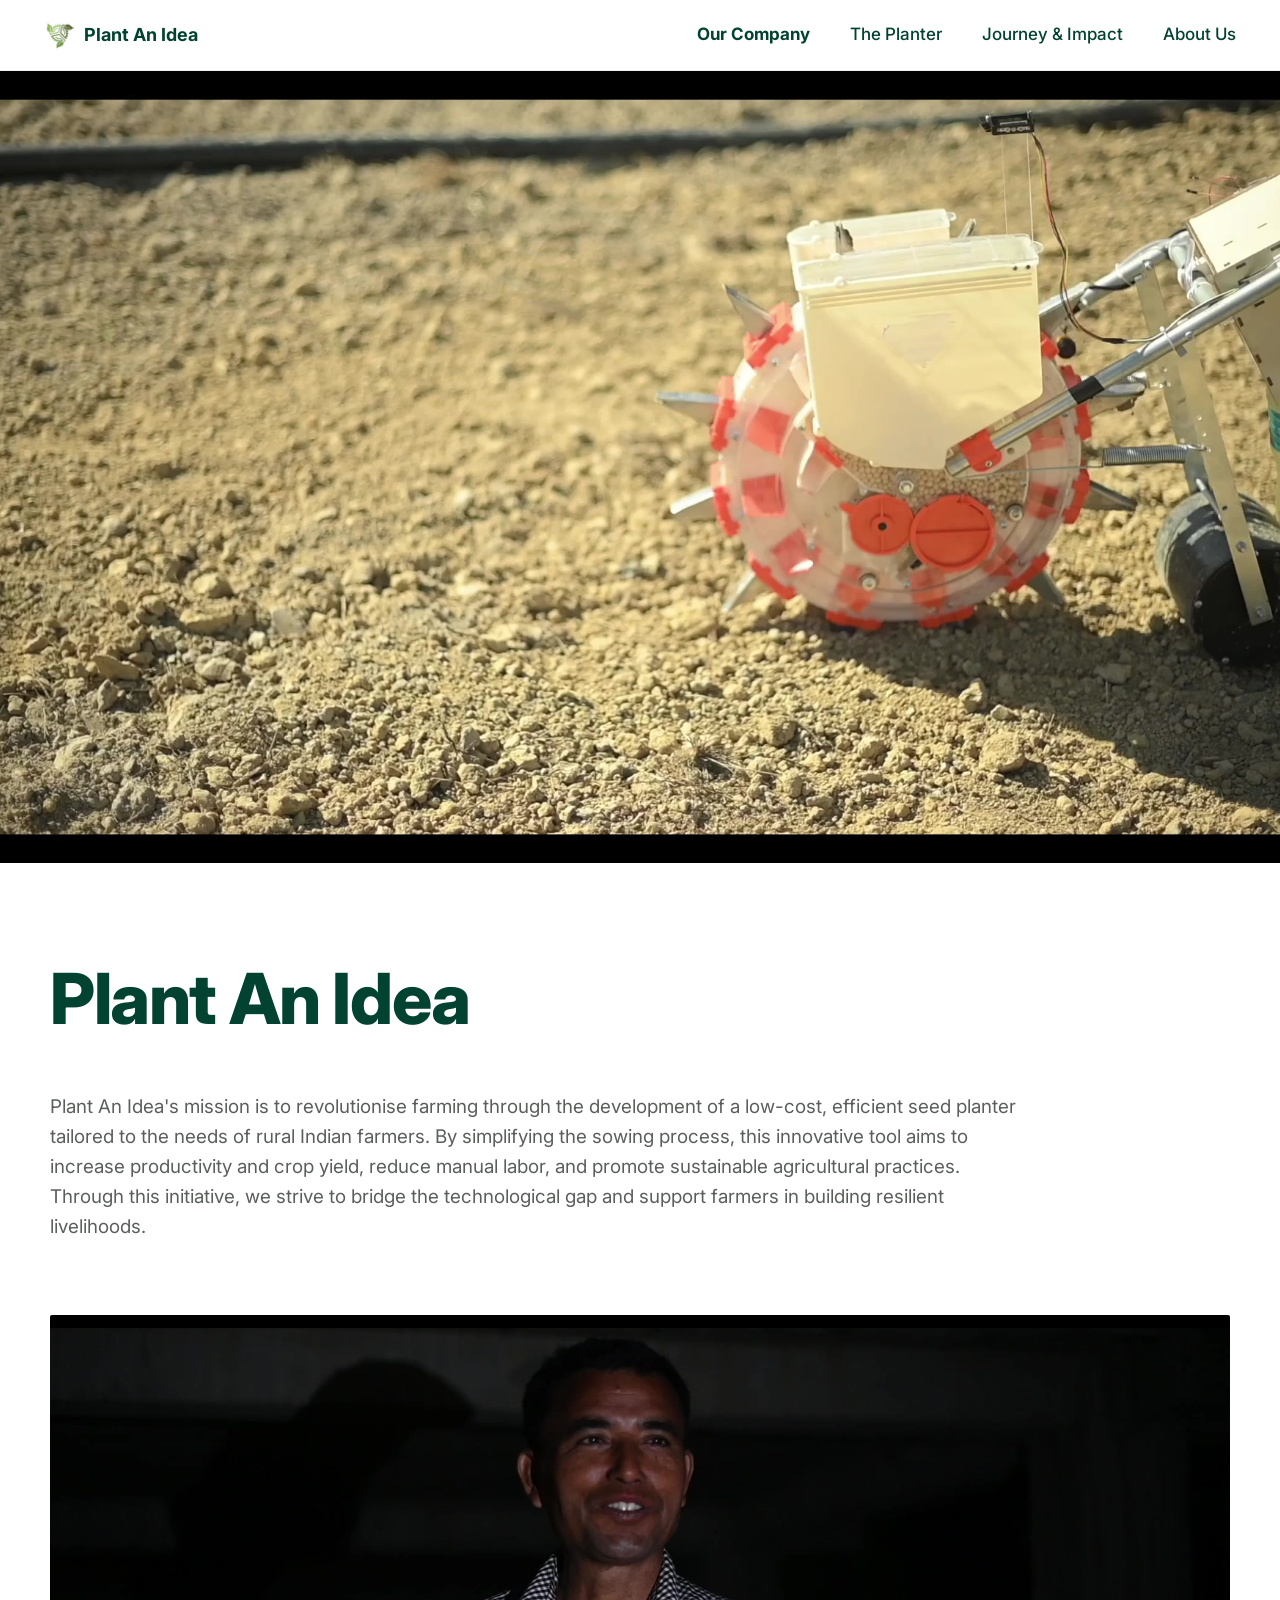
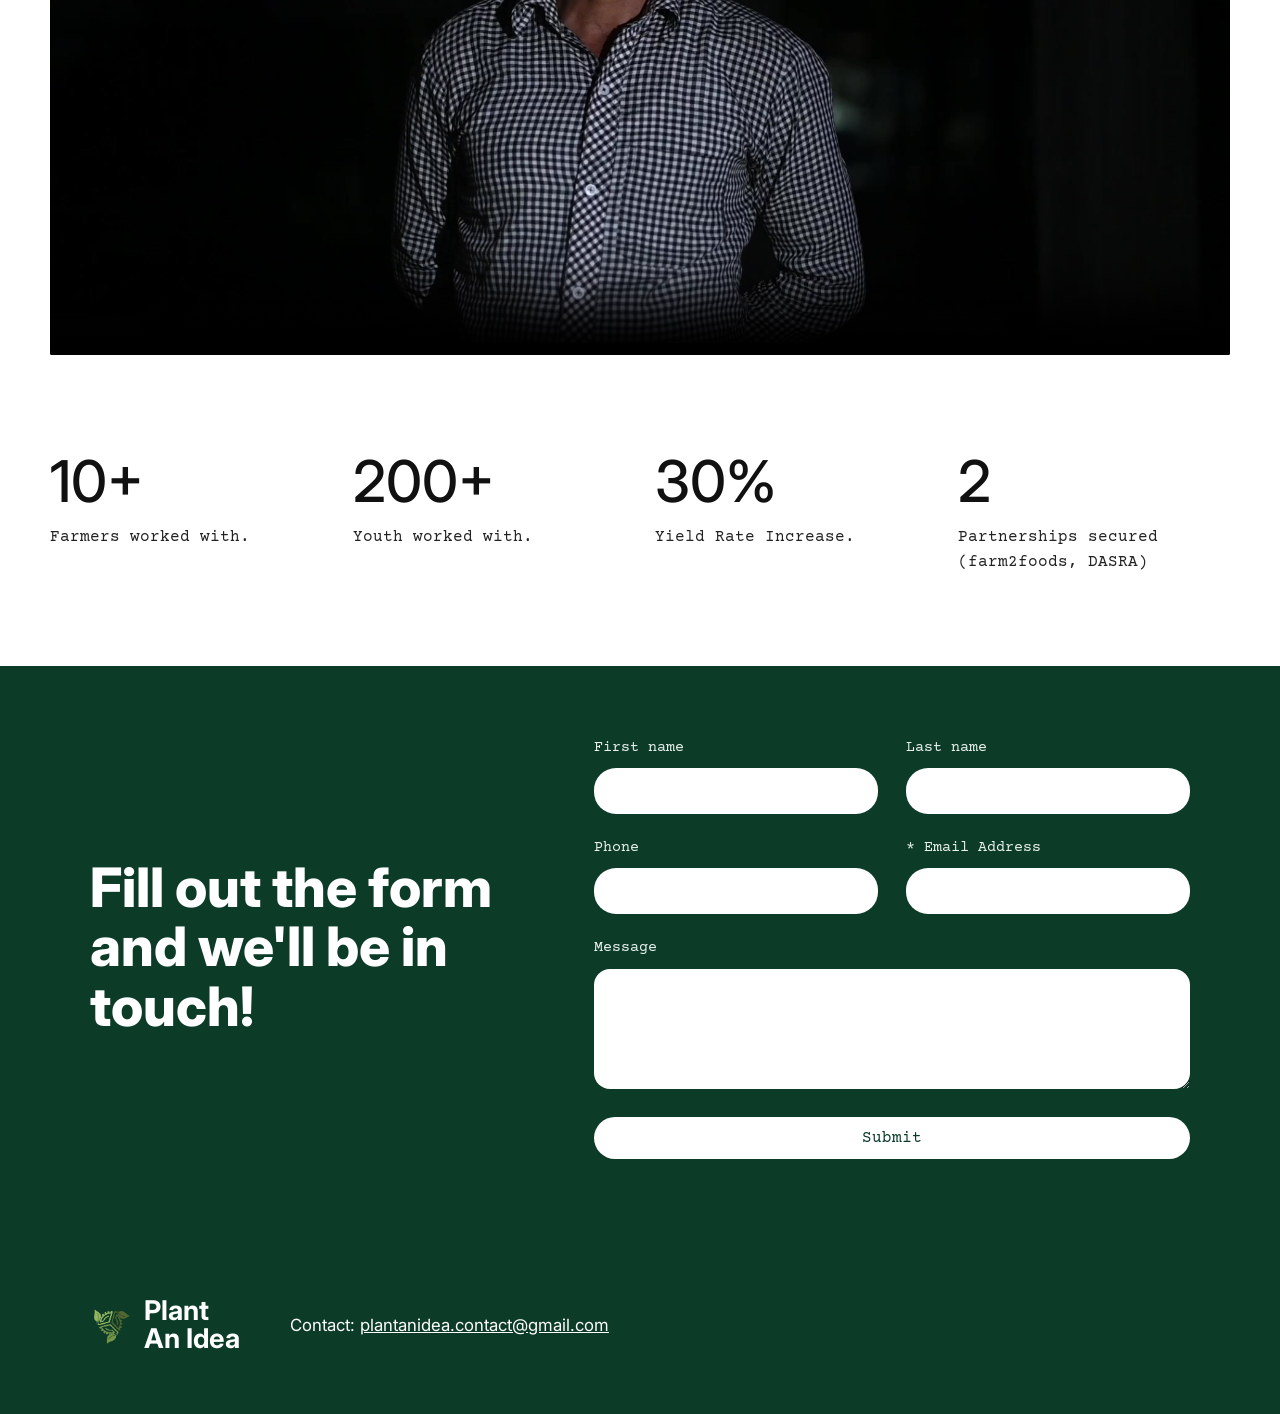
==== index.html @ f46f4e7c "Static recreation of plantanidea.com (migrated off Wix to GitHub Pages) Four pages (Home, The Plante" ====
<!DOCTYPE html>
<html lang="en">
<head>
  <meta charset="UTF-8" />
  <meta name="viewport" content="width=device-width, initial-scale=1.0" />
  <title>Plant An Idea | Home</title>
  <meta name="description" content="Plant An Idea — revolutionising farming with a low-cost, efficient seed planter for rural Indian farmers." />
  <link rel="preconnect" href="https://fonts.googleapis.com" />
  <link rel="preconnect" href="https://fonts.gstatic.com" crossorigin />
  <link href="https://fonts.googleapis.com/css2?family=Inter:wght@400;500;600;700;800&family=Courier+Prime:wght@400;700&display=swap" rel="stylesheet" />
  <link rel="stylesheet" href="styles.css" />
</head>
<body>

  <!-- ===== Header ===== -->
  <header class="site-header">
    <a class="brand" href="index.html"><img src="assets/img/leaf-logo.png" alt="" />Plant An Idea</a>
    <nav class="nav">
      <a href="index.html" class="active">Our Company</a>
      <a href="planter.html">The Planter</a>
      <a href="journey.html">Journey &amp; Impact</a>
      <a href="about.html">About Us</a>
    </nav>
  </header>

  <!-- ===== Hero video ===== -->
  <section class="hero-video">
    <video src="assets/video/hero.mp4" poster="assets/img/hero-poster.jpg" autoplay muted loop playsinline></video>
  </section>

  <main>
    <!-- ===== Mission ===== -->
    <section class="mission wrap">
      <h1>Plant An Idea</h1>
      <p>Plant An Idea's mission is to revolutionise farming through the development of a low-cost, efficient seed planter tailored to the needs of rural Indian farmers. By simplifying the sowing process, this innovative tool aims to increase productivity and crop yield, reduce manual labor, and promote sustainable agricultural practices. Through this initiative, we strive to bridge the technological gap and support farmers in building resilient livelihoods.</p>
    </section>

    <!-- ===== Farmer testimonial video ===== -->
    <section class="feature-video wrap">
      <video src="assets/video/farmer.mp4" poster="assets/img/farmer-poster.jpg" controls playsinline></video>
    </section>

    <!-- ===== Stats ===== -->
    <section class="stats wrap">
      <div class="stat"><div class="num">10+</div><div class="label">Farmers worked with.</div></div>
      <div class="stat"><div class="num">200+</div><div class="label">Youth worked with.</div></div>
      <div class="stat"><div class="num">30%</div><div class="label">Yield Rate Increase.</div></div>
      <div class="stat"><div class="num">2</div><div class="label">Partnerships secured (farm2foods, DASRA)</div></div>
    </section>

    <!-- ===== Contact form ===== -->
    <section class="contact" id="contact">
      <div class="wrap">
        <h2>Fill out the form and we'll be in touch!</h2>
        <form class="form-grid" id="contactForm">
          <div class="field"><label for="fn">First name</label><input id="fn" name="firstName" type="text" /></div>
          <div class="field"><label for="ln">Last name</label><input id="ln" name="lastName" type="text" /></div>
          <div class="field"><label for="ph">Phone</label><input id="ph" name="phone" type="tel" /></div>
          <div class="field"><label for="em">* Email Address</label><input id="em" name="email" type="email" required /></div>
          <div class="field full"><label for="msg">Message</label><textarea id="msg" name="message"></textarea></div>
          <div class="field full"><button class="btn" type="submit">Submit</button></div>
        </form>
      </div>
    </section>
  </main>

  <!-- ===== Footer ===== -->
  <footer class="site-footer">
    <div class="wrap">
      <div class="f-brand"><img src="assets/img/leaf-logo.png" alt="" />Plant An Idea</div>
      <div class="f-contact">Contact: <a href="mailto:plantanidea.contact@gmail.com">plantanidea.contact@gmail.com</a></div>
    </div>
  </footer>

  <!-- Static-friendly form: composes an email to the team (no backend needed).
       Can be swapped for a Formspree/Getform endpoint for stored submissions. -->
  <script>
    document.getElementById('contactForm').addEventListener('submit', function (e) {
      e.preventDefault();
      var f = e.target;
      var body =
        'Name: ' + (f.firstName.value || '') + ' ' + (f.lastName.value || '') + '\n' +
        'Phone: ' + (f.phone.value || '') + '\n' +
        'Email: ' + (f.email.value || '') + '\n\n' +
        (f.message.value || '');
      window.location.href = 'mailto:plantanidea.contact@gmail.com' +
        '?subject=' + encodeURIComponent('Website enquiry from ' + (f.firstName.value || 'visitor')) +
        '&body=' + encodeURIComponent(body);
    });
  </script>
</body>
</html>
---- styles.css ----
/* ===== Plant An Idea — faithful recreation of the Wix site ===== */
:root{
  --green:#024230;        /* primary green (headings, nav) */
  --green-deep:#0c3b27;   /* dark green panels (form, footer) */
  --ink:#0b0b0b;
  --paper:#ffffff;
  --muted:#9aa0a6;
  --sans:'Inter',-apple-system,BlinkMacSystemFont,'Segoe UI',Roboto,sans-serif;
  --mono:'Courier Prime','Courier New',ui-monospace,monospace;
  --maxw:1180px;
}

*{box-sizing:border-box;}
html{scroll-behavior:smooth;}
body{
  margin:0;
  background:var(--paper);
  color:var(--ink);
  font-family:var(--sans);
  font-size:16px;line-height:1.6;
  -webkit-font-smoothing:antialiased;
}
img{display:block;max-width:100%;}
a{color:inherit;}

/* ===== Header / Nav ===== */
.site-header{
  background:#fff;
  display:flex;
  align-items:center;
  justify-content:space-between;
  gap:24px;
  padding:20px 44px;
  position:sticky;top:0;z-index:60;
  border-bottom:1px solid #f0f0f0;
}
.brand{display:flex;align-items:center;gap:10px;color:var(--green);font-weight:700;font-size:18px;text-decoration:none;}
.brand img{width:30px;height:30px;}
.nav{display:flex;gap:40px;}
.nav a{
  color:var(--green);
  text-decoration:none;
  font-size:17px;
  font-weight:500;
}
.nav a:hover{opacity:.7;}
.nav a.active{font-weight:700;}
.nav__toggle{display:none;}

/* ===== Generic section ===== */
.wrap{max-width:var(--maxw);margin:0 auto;padding:0 40px;}
.page-title{
  font-size:clamp(2.6rem,6vw,4.2rem);
  font-weight:800;
  letter-spacing:-.02em;
  color:var(--green);
  margin:64px 0 8px;
}
.page-title--black{color:#000;}

/* ===== Hero video (home) ===== */
.hero-video{position:relative;width:100%;height:88vh;min-height:520px;overflow:hidden;background:#000;}
.hero-video video{width:100%;height:100%;object-fit:cover;}

/* ===== Home: mission ===== */
.mission{padding:80px 0 30px;}
.mission h1{
  font-size:clamp(2.6rem,6vw,4.4rem);
  font-weight:800;color:var(--green);margin:0 0 36px;letter-spacing:-.02em;
}
.mission p{font-size:1.18rem;color:#5a5f5b;max-width:980px;}

/* farmer video block */
.feature-video{padding:24px 0 60px;}
.feature-video video{width:100%;max-height:640px;object-fit:cover;background:#000;border-radius:2px;}

/* ===== Stats ===== */
.stats{display:grid;grid-template-columns:repeat(4,1fr);gap:30px;padding:30px 0 90px;}
.stat .num{font-size:3.6rem;font-weight:500;color:#111;line-height:1;}
.stat .label{font-family:var(--mono);font-size:1rem;color:#222;margin-top:14px;}

/* ===== Contact form (dark green) ===== */
.contact{background:var(--green-deep);color:#fff;}
.contact .wrap{display:grid;grid-template-columns:1fr 1.1fr;gap:60px;padding-top:70px;padding-bottom:90px;align-items:center;}
.contact h2{font-size:clamp(2.2rem,4.5vw,3.4rem);font-weight:800;line-height:1.1;margin:0;}
.form-grid{display:grid;grid-template-columns:1fr 1fr;gap:22px 28px;}
.field{display:flex;flex-direction:column;gap:8px;}
.field.full{grid-column:1 / -1;}
.field label{font-family:var(--mono);font-size:.95rem;color:#eaf2ee;}
.field input,.field textarea{
  border:none;border-radius:22px;padding:13px 18px;font-family:var(--sans);font-size:1rem;
  background:#fff;color:#111;
}
.field textarea{border-radius:16px;min-height:120px;resize:vertical;}
.btn{
  display:inline-block;border:none;cursor:pointer;
  background:#fff;color:var(--green-deep);
  font-family:var(--mono);font-size:1rem;
  padding:12px 30px;border-radius:24px;margin-top:6px;
  text-decoration:none;
}
.btn:hover{background:#eef5f1;}

/* ===== The Planter: feature grid ===== */
.see-more-wrap{text-align:center;margin:10px 0 56px;}
.btn-outline{
  display:inline-block;border:1px solid #111;border-radius:26px;
  padding:13px 34px;text-decoration:none;color:#111;font-weight:500;
}
.btn-outline:hover{background:#111;color:#fff;}
.planter-grid{
  display:grid;grid-template-columns:1fr 1.1fr 1fr;gap:40px;align-items:center;
  padding-bottom:90px;
}
.planter-grid .feat{text-align:center;}
.planter-grid .feat + .feat{margin-top:54px;}
.planter-grid .feat h3{font-size:1.35rem;font-weight:700;color:#111;margin:0 0 12px;}
.planter-grid .feat p{font-family:var(--mono);font-size:.95rem;color:#222;margin:0;}
.planter-grid .center-img img{width:100%;}

/* planter gallery */
.gallery{display:grid;grid-template-columns:1fr 1fr 1fr;gap:40px;padding:30px 0 90px;}
.media{margin-bottom:40px;}
.media video{width:100%;background:#000;border-radius:2px;}
.media .cap{font-family:var(--mono);color:var(--green);text-align:center;margin-top:14px;font-size:.95rem;}
.gallery .diagram img{width:100%;}
.gallery .diagram .cap{font-family:var(--mono);color:var(--green);text-align:center;margin:10px 0 22px;}
.gallery .diagram p{font-family:var(--mono);text-align:center;color:#222;font-size:.95rem;}

/* ===== Journey timeline ===== */
.journey-entry{
  display:grid;grid-template-columns:1fr 1fr;gap:56px;align-items:center;
  padding:36px 0;
}
.journey-entry .text h3{font-size:1.5rem;font-weight:600;color:#111;margin:0 0 18px;}
.journey-entry .text p{font-family:var(--mono);color:#222;font-size:1rem;}
.journey-entry .text a{color:var(--green);}
.journey-media img,.journey-media video{width:100%;border-radius:2px;background:#000;}
.journey-media > * + *{margin-top:18px;}

/* ===== About founder ===== */
.about-founder{display:grid;grid-template-columns:1fr 1.25fr;gap:64px;align-items:start;padding:20px 0 90px;}
.about-founder .page-title{font-size:clamp(2.2rem,4.2vw,3.1rem);}
.about-founder .photo img{width:100%;}
.about-founder .bio p{margin:0 0 18px;color:#1a1a1a;}

/* ===== Footer ===== */
.site-footer{background:var(--green-deep);color:#fff;}
.site-footer .wrap{display:flex;align-items:center;gap:40px;flex-wrap:wrap;padding-top:48px;padding-bottom:60px;}
.site-footer .f-brand{display:flex;align-items:center;gap:14px;font-size:1.7rem;font-weight:700;line-height:1.05;max-width:160px;}
.site-footer .f-brand img{width:40px;}
.site-footer .f-contact{font-size:1.05rem;}
.site-footer a{color:#fff;}

/* ===== Responsive ===== */
@media (max-width:900px){
  .stats{grid-template-columns:repeat(2,1fr);gap:40px 20px;}
  .contact .wrap{grid-template-columns:1fr;gap:34px;}
  .planter-grid{grid-template-columns:1fr;gap:30px;}
  .planter-grid .feat + .feat{margin-top:34px;}
  .gallery{grid-template-columns:1fr;}
  .journey-entry{grid-template-columns:1fr;gap:24px;}
  .about-founder{grid-template-columns:1fr;gap:30px;}
}
@media (max-width:680px){
  .site-header{padding:16px 20px;flex-wrap:wrap;}
  .nav{gap:20px;font-size:15px;flex-wrap:wrap;}
  .wrap{padding:0 22px;}
  .form-grid{grid-template-columns:1fr;}
}
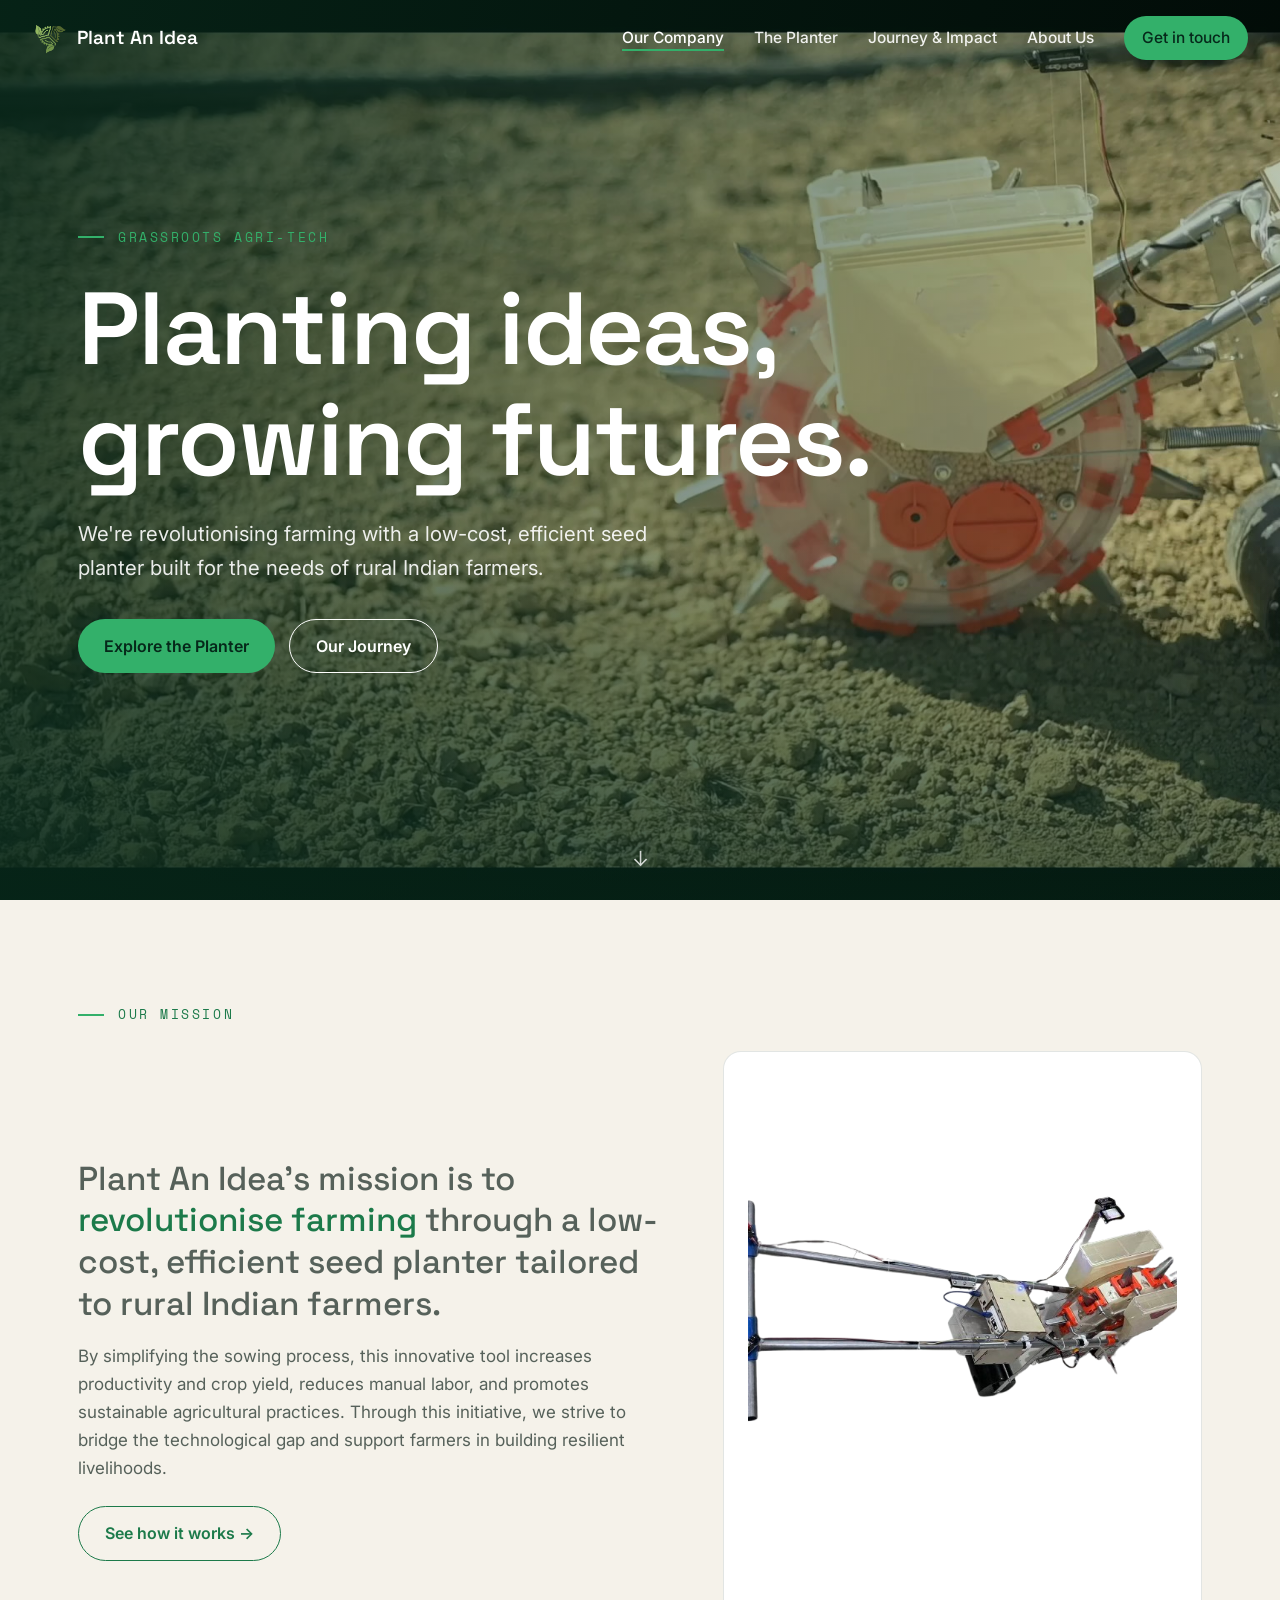
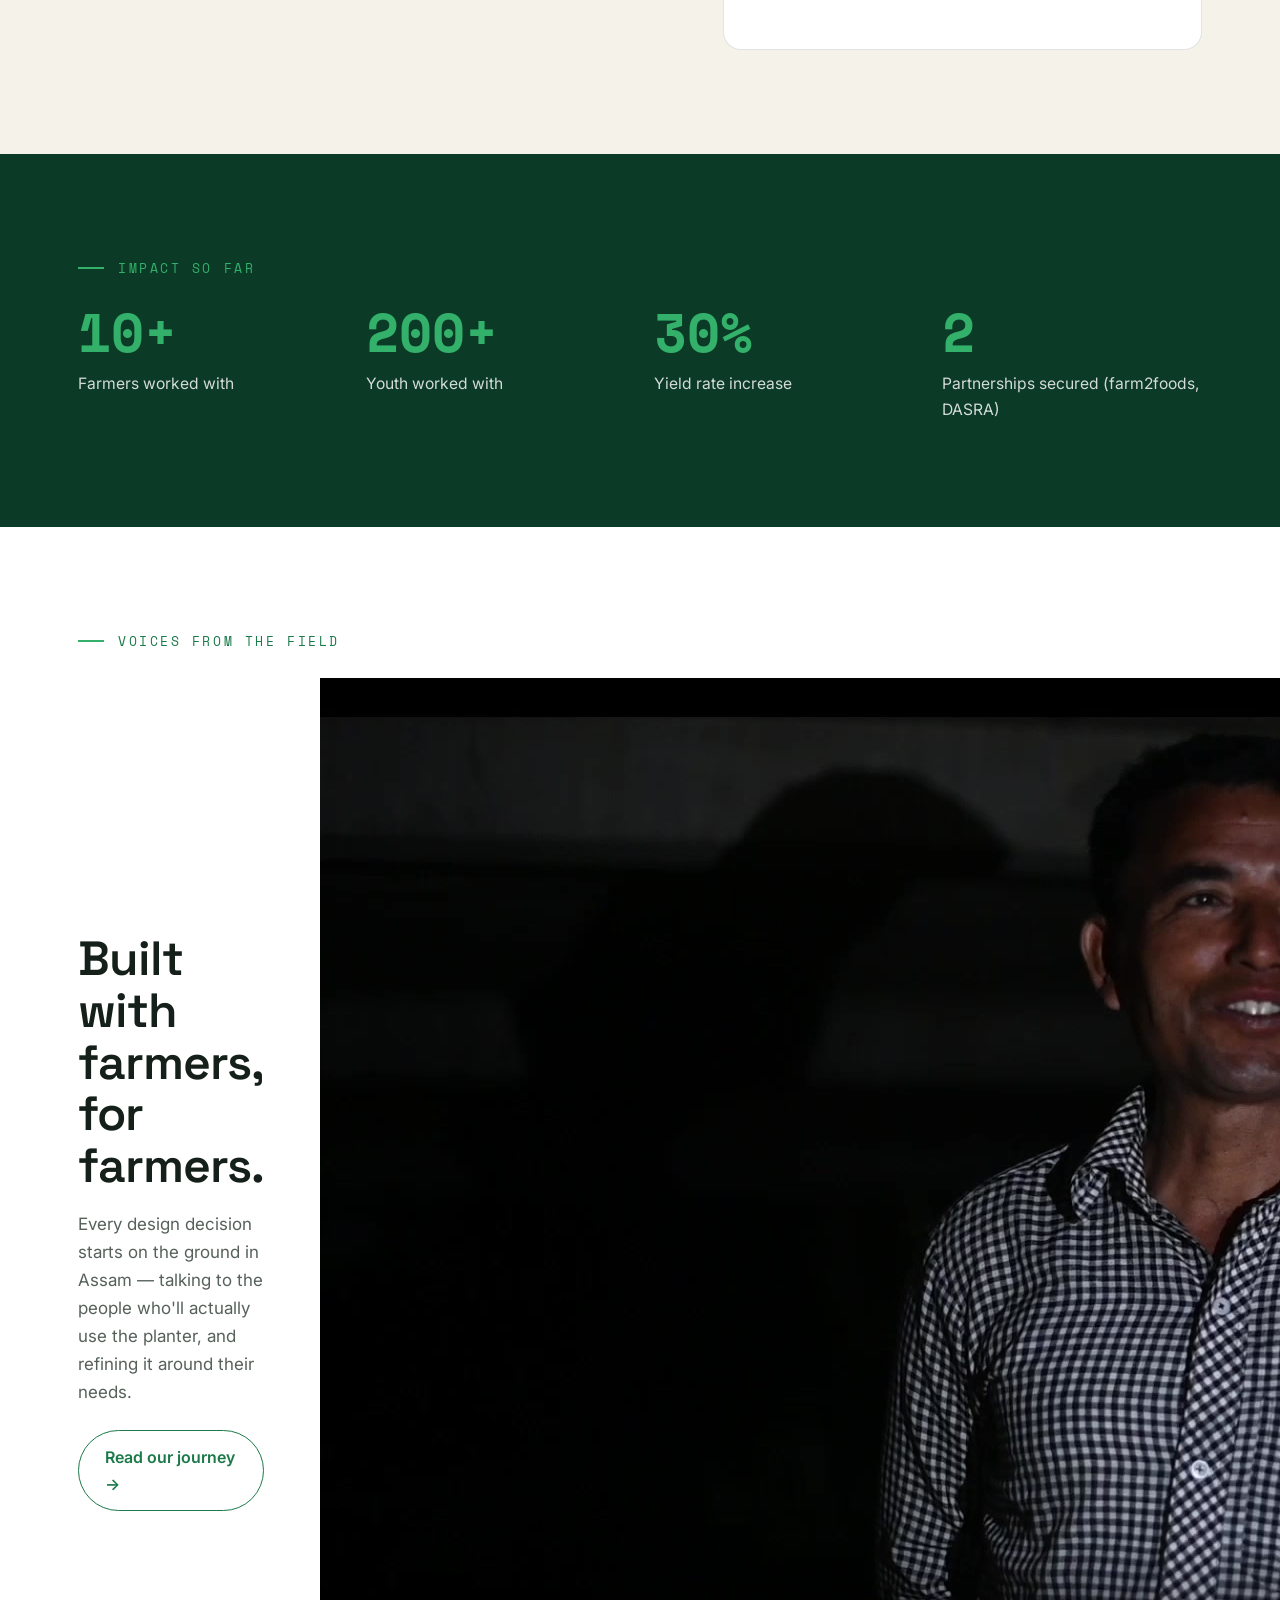
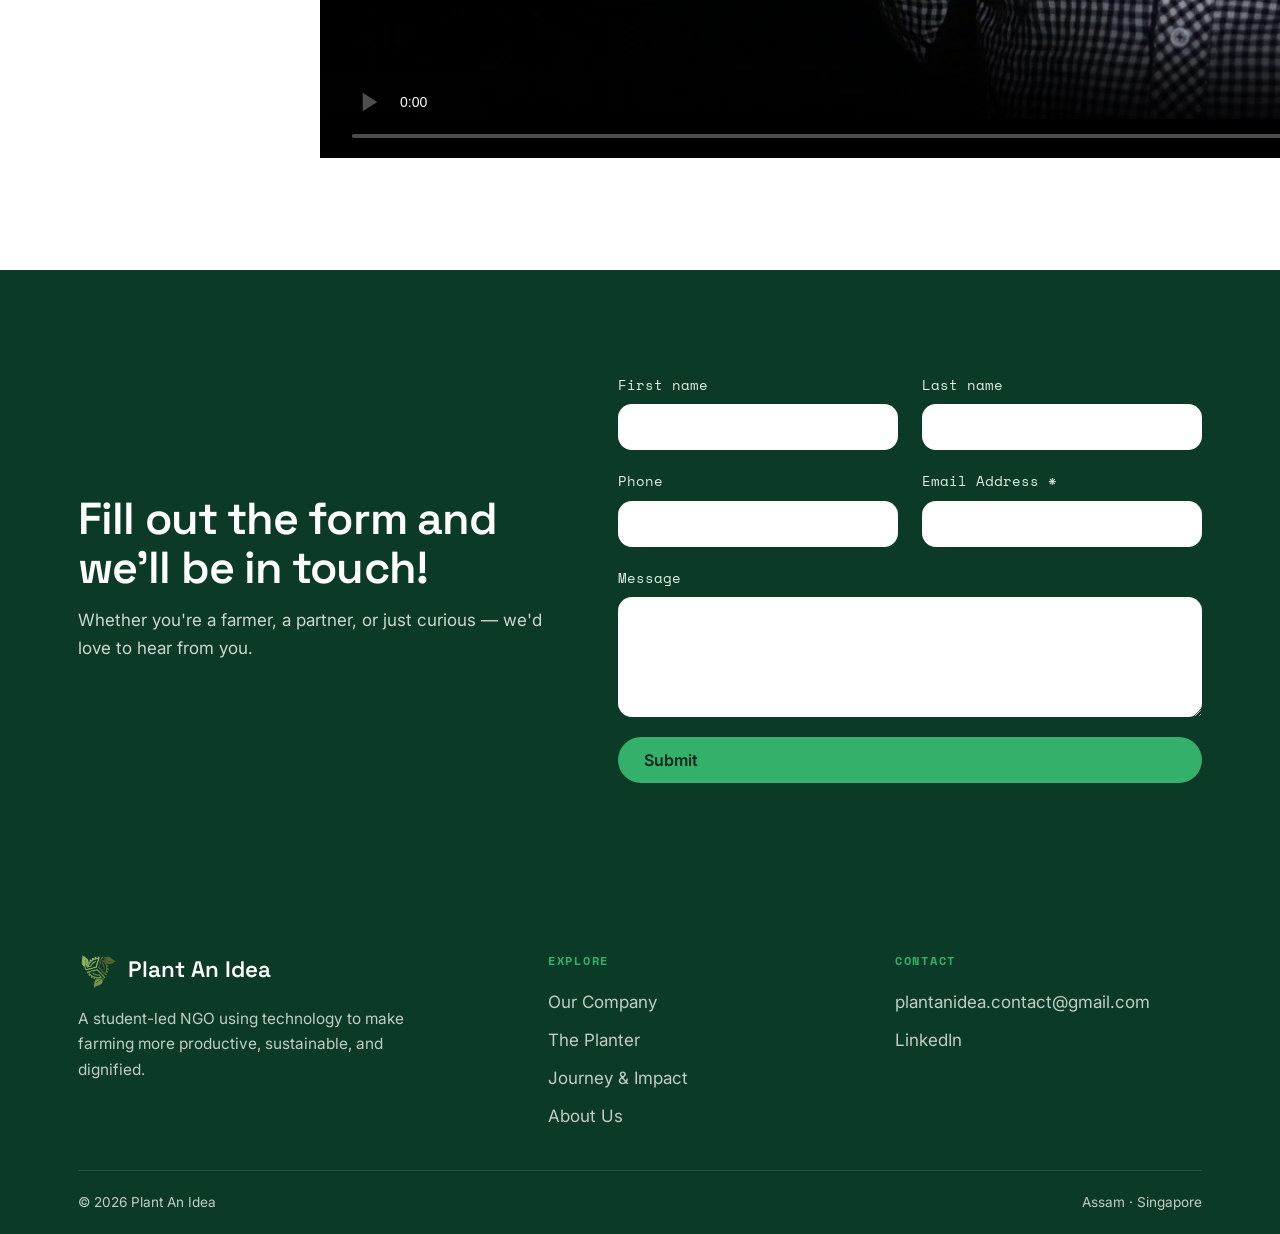
==== commit 8138af18: "Redesign: professional agri-tech NGO brand across all pages Cohesive green identity, Space Grotesk +" ====
--- a/index.html
+++ b/index.html
@@ -3,90 +3,148 @@
 <head>
   <meta charset="UTF-8" />
   <meta name="viewport" content="width=device-width, initial-scale=1.0" />
-  <title>Plant An Idea | Home</title>
-  <meta name="description" content="Plant An Idea — revolutionising farming with a low-cost, efficient seed planter for rural Indian farmers." />
+  <title>Plant An Idea — Grassroots Agri-Tech</title>
+  <meta name="description" content="Plant An Idea is a student-led NGO revolutionising farming with a low-cost, efficient seed planter built for rural Indian farmers." />
+  <meta property="og:title" content="Plant An Idea" />
+  <meta property="og:description" content="Revolutionising farming with a low-cost, efficient seed planter for rural Indian farmers." />
+  <meta property="og:image" content="assets/img/hero-poster.jpg" />
   <link rel="preconnect" href="https://fonts.googleapis.com" />
   <link rel="preconnect" href="https://fonts.gstatic.com" crossorigin />
-  <link href="https://fonts.googleapis.com/css2?family=Inter:wght@400;500;600;700;800&family=Courier+Prime:wght@400;700&display=swap" rel="stylesheet" />
+  <link href="https://fonts.googleapis.com/css2?family=Space+Grotesk:wght@400;500;600;700&family=Inter:wght@400;500;600;700&family=Space+Mono:wght@400;700&display=swap" rel="stylesheet" />
   <link rel="stylesheet" href="styles.css" />
 </head>
 <body>
 
-  <!-- ===== Header ===== -->
-  <header class="site-header">
-    <a class="brand" href="index.html"><img src="assets/img/leaf-logo.png" alt="" />Plant An Idea</a>
-    <nav class="nav">
+  <header class="nav">
+    <a class="nav__brand" href="index.html"><img src="assets/img/leaf-logo.png" alt="" />Plant An Idea</a>
+    <nav class="nav__links">
       <a href="index.html" class="active">Our Company</a>
       <a href="planter.html">The Planter</a>
       <a href="journey.html">Journey &amp; Impact</a>
       <a href="about.html">About Us</a>
+      <a class="nav__cta" href="#contact">Get in touch</a>
     </nav>
+    <button class="nav__burger" aria-label="Menu" aria-expanded="false"><span></span><span></span></button>
   </header>
 
-  <!-- ===== Hero video ===== -->
-  <section class="hero-video">
-    <video src="assets/video/hero.mp4" poster="assets/img/hero-poster.jpg" autoplay muted loop playsinline></video>
+  <!-- ===== Hero ===== -->
+  <section class="hero">
+    <video class="hero__bg" src="assets/video/hero.mp4" poster="assets/img/hero-poster.jpg" autoplay muted loop playsinline></video>
+    <div class="hero__scrim"></div>
+    <div class="hero__inner">
+      <p class="eyebrow">Grassroots agri-tech</p>
+      <h1>Planting ideas, growing futures.</h1>
+      <p class="hero__sub">We're revolutionising farming with a low-cost, efficient seed planter built for the needs of rural Indian farmers.</p>
+      <div class="hero__actions">
+        <a class="btn btn--solid" href="planter.html">Explore the Planter</a>
+        <a class="btn btn--ghost" href="journey.html">Our Journey</a>
+      </div>
+    </div>
+    <a class="hero__scroll" href="#mission" aria-label="Scroll">↓</a>
   </section>
 
   <main>
     <!-- ===== Mission ===== -->
-    <section class="mission wrap">
-      <h1>Plant An Idea</h1>
-      <p>Plant An Idea's mission is to revolutionise farming through the development of a low-cost, efficient seed planter tailored to the needs of rural Indian farmers. By simplifying the sowing process, this innovative tool aims to increase productivity and crop yield, reduce manual labor, and promote sustainable agricultural practices. Through this initiative, we strive to bridge the technological gap and support farmers in building resilient livelihoods.</p>
+    <section class="section" id="mission">
+      <div class="container">
+        <p class="eyebrow">Our mission</p>
+        <div class="mission">
+          <div class="reveal">
+            <p class="mission__lead">Plant An Idea's mission is to <span class="hl">revolutionise farming</span> through a low-cost, efficient seed planter tailored to rural Indian farmers.</p>
+            <p>By simplifying the sowing process, this innovative tool increases productivity and crop yield, reduces manual labor, and promotes sustainable agricultural practices. Through this initiative, we strive to bridge the technological gap and support farmers in building resilient livelihoods.</p>
+            <a class="btn btn--lightghost" href="planter.html" style="margin-top:24px;">See how it works →</a>
+          </div>
+          <div class="mission__img reveal"><img src="assets/img/planter-device.png" alt="The Plant An Idea seed planter" style="background:#fff;border:1px solid var(--line);object-fit:contain;padding:24px;" /></div>
+        </div>
+      </div>
     </section>
 
-    <!-- ===== Farmer testimonial video ===== -->
-    <section class="feature-video wrap">
-      <video src="assets/video/farmer.mp4" poster="assets/img/farmer-poster.jpg" controls playsinline></video>
+    <!-- ===== Impact stats ===== -->
+    <section class="section section--green">
+      <div class="container">
+        <p class="eyebrow">Impact so far</p>
+        <div class="stats reveal">
+          <div class="stat"><div class="num">10+</div><div class="label">Farmers worked with</div></div>
+          <div class="stat"><div class="num">200+</div><div class="label">Youth worked with</div></div>
+          <div class="stat"><div class="num">30%</div><div class="label">Yield rate increase</div></div>
+          <div class="stat"><div class="num">2</div><div class="label">Partnerships secured (farm2foods, DASRA)</div></div>
+        </div>
+      </div>
     </section>
 
-    <!-- ===== Stats ===== -->
-    <section class="stats wrap">
-      <div class="stat"><div class="num">10+</div><div class="label">Farmers worked with.</div></div>
-      <div class="stat"><div class="num">200+</div><div class="label">Youth worked with.</div></div>
-      <div class="stat"><div class="num">30%</div><div class="label">Yield Rate Increase.</div></div>
-      <div class="stat"><div class="num">2</div><div class="label">Partnerships secured (farm2foods, DASRA)</div></div>
+    <!-- ===== Story / testimonial video ===== -->
+    <section class="section section--cream2">
+      <div class="container">
+        <p class="eyebrow">Voices from the field</p>
+        <div class="split reveal">
+          <div>
+            <h2 class="h-sec">Built with farmers, for farmers.</h2>
+            <p style="color:var(--ink-soft);">Every design decision starts on the ground in Assam — talking to the people who'll actually use the planter, and refining it around their needs.</p>
+            <a class="btn btn--lightghost" href="journey.html" style="margin-top:24px;">Read our journey →</a>
+          </div>
+          <div class="split__media"><video src="assets/video/farmer.mp4" poster="assets/img/farmer-poster.jpg" controls playsinline></video></div>
+        </div>
+      </div>
     </section>
 
-    <!-- ===== Contact form ===== -->
-    <section class="contact" id="contact">
-      <div class="wrap">
-        <h2>Fill out the form and we'll be in touch!</h2>
-        <form class="form-grid" id="contactForm">
-          <div class="field"><label for="fn">First name</label><input id="fn" name="firstName" type="text" /></div>
-          <div class="field"><label for="ln">Last name</label><input id="ln" name="lastName" type="text" /></div>
-          <div class="field"><label for="ph">Phone</label><input id="ph" name="phone" type="tel" /></div>
-          <div class="field"><label for="em">* Email Address</label><input id="em" name="email" type="email" required /></div>
-          <div class="field full"><label for="msg">Message</label><textarea id="msg" name="message"></textarea></div>
-          <div class="field full"><button class="btn" type="submit">Submit</button></div>
-        </form>
+    <!-- ===== Contact ===== -->
+    <section class="section section--green" id="contact">
+      <div class="container">
+        <div class="contact-split">
+          <div class="reveal">
+            <h2>Fill out the form and we'll be in touch!</h2>
+            <p>Whether you're a farmer, a partner, or just curious — we'd love to hear from you.</p>
+          </div>
+          <form class="form-grid reveal" id="contactForm">
+            <div class="field"><label for="fn">First name</label><input id="fn" name="firstName" type="text" /></div>
+            <div class="field"><label for="ln">Last name</label><input id="ln" name="lastName" type="text" /></div>
+            <div class="field"><label for="ph">Phone</label><input id="ph" name="phone" type="tel" /></div>
+            <div class="field"><label for="em">Email Address *</label><input id="em" name="email" type="email" required /></div>
+            <div class="field full"><label for="msg">Message</label><textarea id="msg" name="message"></textarea></div>
+            <div class="field full"><button class="btn btn--solid" type="submit">Submit</button></div>
+          </form>
+        </div>
       </div>
     </section>
   </main>
 
-  <!-- ===== Footer ===== -->
   <footer class="site-footer">
-    <div class="wrap">
-      <div class="f-brand"><img src="assets/img/leaf-logo.png" alt="" />Plant An Idea</div>
-      <div class="f-contact">Contact: <a href="mailto:plantanidea.contact@gmail.com">plantanidea.contact@gmail.com</a></div>
+    <div class="container">
+      <div class="site-footer__top">
+        <div>
+          <div class="f-brand"><img src="assets/img/leaf-logo.png" alt="" />Plant An Idea</div>
+          <p>A student-led NGO using technology to make farming more productive, sustainable, and dignified.</p>
+        </div>
+        <div>
+          <h4>Explore</h4>
+          <ul>
+            <li><a href="index.html">Our Company</a></li>
+            <li><a href="planter.html">The Planter</a></li>
+            <li><a href="journey.html">Journey &amp; Impact</a></li>
+            <li><a href="about.html">About Us</a></li>
+          </ul>
+        </div>
+        <div>
+          <h4>Contact</h4>
+          <ul>
+            <li><a href="mailto:plantanidea.contact@gmail.com">plantanidea.contact@gmail.com</a></li>
+            <li><a href="https://www.linkedin.com/in/ishaanpuri2008/" target="_blank" rel="noopener">LinkedIn</a></li>
+          </ul>
+        </div>
+      </div>
+      <div class="site-footer__bar"><span>© <span id="yr"></span> Plant An Idea</span><span>Assam · Singapore</span></div>
     </div>
   </footer>
 
-  <!-- Static-friendly form: composes an email to the team (no backend needed).
-       Can be swapped for a Formspree/Getform endpoint for stored submissions. -->
   <script>
     document.getElementById('contactForm').addEventListener('submit', function (e) {
-      e.preventDefault();
-      var f = e.target;
-      var body =
-        'Name: ' + (f.firstName.value || '') + ' ' + (f.lastName.value || '') + '\n' +
-        'Phone: ' + (f.phone.value || '') + '\n' +
-        'Email: ' + (f.email.value || '') + '\n\n' +
-        (f.message.value || '');
-      window.location.href = 'mailto:plantanidea.contact@gmail.com' +
-        '?subject=' + encodeURIComponent('Website enquiry from ' + (f.firstName.value || 'visitor')) +
-        '&body=' + encodeURIComponent(body);
+      e.preventDefault(); var f = e.target;
+      var body = 'Name: ' + (f.firstName.value||'') + ' ' + (f.lastName.value||'') + '\n' +
+        'Phone: ' + (f.phone.value||'') + '\nEmail: ' + (f.email.value||'') + '\n\n' + (f.message.value||'');
+      window.location.href = 'mailto:plantanidea.contact@gmail.com?subject=' +
+        encodeURIComponent('Website enquiry from ' + (f.firstName.value||'visitor')) + '&body=' + encodeURIComponent(body);
     });
   </script>
+  <script src="app.js"></script>
 </body>
 </html>
--- a/styles.css
+++ b/styles.css
@@ -1,170 +1,199 @@
-/* ===== Plant An Idea — faithful recreation of the Wix site ===== */
+/* =====================================================================
+   Plant An Idea — agri-tech NGO (redesign)
+   Space Grotesk (display) · Inter (body) · Space Mono (labels/stats)
+   ===================================================================== */
 :root{
-  --green:#024230;        /* primary green (headings, nav) */
-  --green-deep:#0c3b27;   /* dark green panels (form, footer) */
-  --ink:#0b0b0b;
-  --paper:#ffffff;
-  --muted:#9aa0a6;
+  --green-900:#0b3a26;
+  --green-700:#13573a;
+  --green:#1c7a4a;
+  --green-bright:#33b06a;
+  --cream:#f5f2ea;
+  --cream-2:#ffffff;
+  --ink:#15201a;
+  --ink-soft:#56615a;
+  --line:rgba(16,40,28,.12);
+  --radius:18px;
+  --maxw:1180px;
+  --ease:cubic-bezier(.22,1,.36,1);
+  --display:'Space Grotesk',-apple-system,BlinkMacSystemFont,sans-serif;
   --sans:'Inter',-apple-system,BlinkMacSystemFont,'Segoe UI',Roboto,sans-serif;
-  --mono:'Courier Prime','Courier New',ui-monospace,monospace;
-  --maxw:1180px;
+  --mono:'Space Mono',ui-monospace,monospace;
 }
+*{box-sizing:border-box;margin:0;padding:0;}
+html{scroll-behavior:smooth;}
+body{background:var(--cream);color:var(--ink);font-family:var(--sans);font-size:17px;line-height:1.65;-webkit-font-smoothing:antialiased;}
+img{display:block;max-width:100%;}
+a{color:inherit;text-decoration:none;}
+::selection{background:var(--green-bright);color:#06281a;}
+.container{max-width:var(--maxw);margin:0 auto;padding:0 28px;}
+.section{padding:104px 0;scroll-margin-top:84px;}
+.section--green{background:var(--green-900);color:#fff;}
+.section--cream2{background:var(--cream-2);}
 
-*{box-sizing:border-box;}
-html{scroll-behavior:smooth;}
-body{
-  margin:0;
-  background:var(--paper);
-  color:var(--ink);
-  font-family:var(--sans);
-  font-size:16px;line-height:1.6;
-  -webkit-font-smoothing:antialiased;
-}
-img{display:block;max-width:100%;}
-a{color:inherit;}
+/* ===== eyebrow + headings ===== */
+.eyebrow{font-family:var(--mono);text-transform:uppercase;letter-spacing:.2em;font-size:.8rem;color:var(--green);display:flex;align-items:center;gap:14px;margin-bottom:26px;}
+.eyebrow::before{content:"";width:26px;height:2px;background:var(--green-bright);}
+.section--green .eyebrow{color:var(--green-bright);}
+h1,h2,h3{font-family:var(--display);font-weight:600;letter-spacing:-.02em;line-height:1.08;}
+.h-title{font-size:clamp(2.4rem,5.5vw,4rem);}
+.h-sec{font-size:clamp(2rem,4vw,3rem);margin-bottom:18px;}
+
+/* ===== Buttons ===== */
+.btn{display:inline-flex;align-items:center;gap:9px;font-weight:600;font-size:1rem;padding:13px 26px;border-radius:999px;transition:transform .2s var(--ease),background .2s,color .2s,box-shadow .2s;cursor:pointer;border:none;font-family:var(--sans);}
+.btn--solid{background:var(--green-bright);color:#06281a;}
+.btn--solid:hover{transform:translateY(-2px);box-shadow:0 12px 28px rgba(51,176,106,.4);}
+.btn--dark{background:var(--green-900);color:#fff;}
+.btn--dark:hover{transform:translateY(-2px);background:var(--green-700);}
+.btn--ghost{border:1.5px solid currentColor;}
+.btn--ghost:hover{background:rgba(255,255,255,.12);transform:translateY(-2px);}
+.btn--lightghost{border:1.5px solid var(--green);color:var(--green);}
+.btn--lightghost:hover{background:var(--green);color:#fff;transform:translateY(-2px);}
 
 /* ===== Header / Nav ===== */
-.site-header{
-  background:#fff;
-  display:flex;
-  align-items:center;
-  justify-content:space-between;
-  gap:24px;
-  padding:20px 44px;
-  position:sticky;top:0;z-index:60;
-  border-bottom:1px solid #f0f0f0;
-}
-.brand{display:flex;align-items:center;gap:10px;color:var(--green);font-weight:700;font-size:18px;text-decoration:none;}
-.brand img{width:30px;height:30px;}
-.nav{display:flex;gap:40px;}
-.nav a{
-  color:var(--green);
-  text-decoration:none;
-  font-size:17px;
-  font-weight:500;
-}
-.nav a:hover{opacity:.7;}
-.nav a.active{font-weight:700;}
-.nav__toggle{display:none;}
+.nav{position:fixed;top:0;left:0;right:0;z-index:100;display:flex;align-items:center;justify-content:space-between;padding:16px 32px;transition:background .35s var(--ease),box-shadow .35s,padding .35s;}
+.nav__brand{display:flex;align-items:center;gap:11px;font-family:var(--display);font-weight:600;font-size:1.18rem;color:#fff;}
+.nav__brand img{width:34px;height:34px;}
+.nav__links{display:flex;align-items:center;gap:30px;}
+.nav__links a{color:rgba(255,255,255,.9);font-size:.97rem;font-weight:500;transition:color .2s;}
+.nav__links a:hover,.nav__links a.active{color:#fff;}
+.nav__links a.active{text-decoration:underline;text-underline-offset:6px;text-decoration-color:var(--green-bright);text-decoration-thickness:2px;}
+.nav__cta{background:var(--green-bright);color:#06281a!important;border-radius:999px;padding:9px 18px;}
+.nav__burger{display:none;}
+/* light pages (no dark hero behind nav): nav starts solid */
+.nav--light{background:rgba(245,242,234,.9);backdrop-filter:saturate(180%) blur(12px);box-shadow:0 1px 0 var(--line);}
+.nav--light .nav__brand{color:var(--green-900);}
+.nav--light .nav__links a{color:var(--ink-soft);}
+.nav--light .nav__links a:hover,.nav--light .nav__links a.active{color:var(--green-900);}
+/* scrolled state (over a dark hero) */
+.nav.is-scrolled{background:rgba(245,242,234,.92);backdrop-filter:saturate(180%) blur(12px);box-shadow:0 1px 0 var(--line);padding:11px 32px;}
+.nav.is-scrolled .nav__brand{color:var(--green-900);}
+.nav.is-scrolled .nav__links a{color:var(--ink-soft);}
+.nav.is-scrolled .nav__links a:hover,.nav.is-scrolled .nav__links a.active{color:var(--green-900);}
 
-/* ===== Generic section ===== */
-.wrap{max-width:var(--maxw);margin:0 auto;padding:0 40px;}
-.page-title{
-  font-size:clamp(2.6rem,6vw,4.2rem);
-  font-weight:800;
-  letter-spacing:-.02em;
-  color:var(--green);
-  margin:64px 0 8px;
-}
-.page-title--black{color:#000;}
+/* ===== Hero (video) ===== */
+.hero{position:relative;height:100vh;min-height:600px;overflow:hidden;display:flex;align-items:center;color:#fff;}
+.hero__bg{position:absolute;inset:0;width:100%;height:100%;object-fit:cover;}
+.hero__scrim{position:absolute;inset:0;background:linear-gradient(105deg,rgba(7,40,26,.86) 0%,rgba(7,40,26,.55) 45%,rgba(7,40,26,.2) 100%),linear-gradient(0deg,rgba(7,40,26,.6),transparent 40%);}
+.hero__inner{position:relative;max-width:var(--maxw);width:100%;margin:0 auto;padding:0 28px;}
+.hero__inner .eyebrow{color:var(--green-bright);}
+.hero h1{font-size:clamp(3rem,8vw,6.4rem);max-width:14ch;}
+.hero__sub{max-width:580px;margin-top:22px;font-size:clamp(1.05rem,2vw,1.28rem);color:rgba(255,255,255,.9);}
+.hero__actions{display:flex;gap:14px;margin-top:34px;flex-wrap:wrap;}
+.hero__scroll{position:absolute;left:50%;bottom:24px;transform:translateX(-50%);color:#fff;opacity:.8;font-size:1.3rem;animation:bob 1.8s var(--ease) infinite;}
+@keyframes bob{0%,100%{transform:translateX(-50%)}50%{transform:translateX(-50%) translateY(8px)}}
 
-/* ===== Hero video (home) ===== */
-.hero-video{position:relative;width:100%;height:88vh;min-height:520px;overflow:hidden;background:#000;}
-.hero-video video{width:100%;height:100%;object-fit:cover;}
+/* page hero (non-video, for subpages) */
+.phero{padding:150px 0 30px;}
+.phero .h-title{max-width:16ch;}
+.phero p{color:var(--ink-soft);max-width:620px;margin-top:14px;font-size:1.12rem;}
 
-/* ===== Home: mission ===== */
-.mission{padding:80px 0 30px;}
-.mission h1{
-  font-size:clamp(2.6rem,6vw,4.4rem);
-  font-weight:800;color:var(--green);margin:0 0 36px;letter-spacing:-.02em;
-}
-.mission p{font-size:1.18rem;color:#5a5f5b;max-width:980px;}
+/* ===== Mission ===== */
+.mission{display:grid;grid-template-columns:1.1fr .9fr;gap:60px;align-items:center;}
+.mission__lead{font-family:var(--display);font-weight:500;font-size:clamp(1.5rem,2.6vw,2.1rem);line-height:1.25;}
+.mission__lead .hl{color:var(--green);}
+.mission p{color:var(--ink-soft);margin-top:18px;}
+.mission__img img{width:100%;border-radius:var(--radius);aspect-ratio:4/5;object-fit:cover;}
 
-/* farmer video block */
-.feature-video{padding:24px 0 60px;}
-.feature-video video{width:100%;max-height:640px;object-fit:cover;background:#000;border-radius:2px;}
+/* ===== Stats band ===== */
+.stats{display:grid;grid-template-columns:repeat(4,1fr);gap:28px;}
+.stat .num{font-family:var(--mono);font-weight:700;font-size:3.4rem;line-height:1;color:var(--green-bright);}
+.section--green .stat .num{color:var(--green-bright);}
+.stat .label{margin-top:12px;color:rgba(255,255,255,.82);font-size:.98rem;}
+.section:not(.section--green) .stat .num{color:var(--green);}
+.section:not(.section--green) .stat .label{color:var(--ink-soft);}
 
-/* ===== Stats ===== */
-.stats{display:grid;grid-template-columns:repeat(4,1fr);gap:30px;padding:30px 0 90px;}
-.stat .num{font-size:3.6rem;font-weight:500;color:#111;line-height:1;}
-.stat .label{font-family:var(--mono);font-size:1rem;color:#222;margin-top:14px;}
+/* ===== Feature cards ===== */
+.feature-cards{display:grid;grid-template-columns:repeat(2,1fr);gap:24px;}
+.fcard{background:var(--cream-2);border:1px solid var(--line);border-radius:var(--radius);padding:30px 30px 32px;transition:transform .3s var(--ease),box-shadow .3s;}
+.fcard:hover{transform:translateY(-5px);box-shadow:0 20px 44px rgba(11,58,38,.12);}
+.fcard__icon{width:46px;height:46px;border-radius:12px;background:var(--green);color:#fff;display:flex;align-items:center;justify-content:center;font-size:1.3rem;margin-bottom:18px;}
+.fcard h3{font-size:1.3rem;margin-bottom:8px;}
+.fcard p{color:var(--ink-soft);font-size:.97rem;}
 
-/* ===== Contact form (dark green) ===== */
-.contact{background:var(--green-deep);color:#fff;}
-.contact .wrap{display:grid;grid-template-columns:1fr 1.1fr;gap:60px;padding-top:70px;padding-bottom:90px;align-items:center;}
-.contact h2{font-size:clamp(2.2rem,4.5vw,3.4rem);font-weight:800;line-height:1.1;margin:0;}
-.form-grid{display:grid;grid-template-columns:1fr 1fr;gap:22px 28px;}
-.field{display:flex;flex-direction:column;gap:8px;}
-.field.full{grid-column:1 / -1;}
-.field label{font-family:var(--mono);font-size:.95rem;color:#eaf2ee;}
-.field input,.field textarea{
-  border:none;border-radius:22px;padding:13px 18px;font-family:var(--sans);font-size:1rem;
-  background:#fff;color:#111;
-}
-.field textarea{border-radius:16px;min-height:120px;resize:vertical;}
-.btn{
-  display:inline-block;border:none;cursor:pointer;
-  background:#fff;color:var(--green-deep);
-  font-family:var(--mono);font-size:1rem;
-  padding:12px 30px;border-radius:24px;margin-top:6px;
-  text-decoration:none;
-}
-.btn:hover{background:#eef5f1;}
+/* split: planter image + intro */
+.split{display:grid;grid-template-columns:1fr 1fr;gap:56px;align-items:center;}
+.split__media img{width:100%;border-radius:var(--radius);}
+.split--planter .split__media{background:var(--cream-2);border:1px solid var(--line);border-radius:var(--radius);padding:30px;}
 
-/* ===== The Planter: feature grid ===== */
-.see-more-wrap{text-align:center;margin:10px 0 56px;}
-.btn-outline{
-  display:inline-block;border:1px solid #111;border-radius:26px;
-  padding:13px 34px;text-decoration:none;color:#111;font-weight:500;
-}
-.btn-outline:hover{background:#111;color:#fff;}
-.planter-grid{
-  display:grid;grid-template-columns:1fr 1.1fr 1fr;gap:40px;align-items:center;
-  padding-bottom:90px;
-}
-.planter-grid .feat{text-align:center;}
-.planter-grid .feat + .feat{margin-top:54px;}
-.planter-grid .feat h3{font-size:1.35rem;font-weight:700;color:#111;margin:0 0 12px;}
-.planter-grid .feat p{font-family:var(--mono);font-size:.95rem;color:#222;margin:0;}
-.planter-grid .center-img img{width:100%;}
+/* ===== Gallery (videos) ===== */
+.vgrid{display:grid;grid-template-columns:repeat(3,1fr);gap:26px;}
+.vitem{background:var(--cream-2);border:1px solid var(--line);border-radius:14px;overflow:hidden;}
+.vitem video{width:100%;display:block;background:#000;aspect-ratio:16/10;object-fit:cover;}
+.vitem .cap{padding:14px 16px;font-family:var(--mono);font-size:.82rem;color:var(--green);text-align:center;}
+.diagram-block{display:grid;grid-template-columns:1.1fr .9fr;gap:48px;align-items:center;margin-top:60px;}
+.diagram-block img{width:100%;border-radius:14px;border:1px solid var(--line);background:#fff;padding:16px;}
+.diagram-block .cap{font-family:var(--mono);color:var(--green);font-size:.85rem;margin-bottom:12px;}
 
-/* planter gallery */
-.gallery{display:grid;grid-template-columns:1fr 1fr 1fr;gap:40px;padding:30px 0 90px;}
-.media{margin-bottom:40px;}
-.media video{width:100%;background:#000;border-radius:2px;}
-.media .cap{font-family:var(--mono);color:var(--green);text-align:center;margin-top:14px;font-size:.95rem;}
-.gallery .diagram img{width:100%;}
-.gallery .diagram .cap{font-family:var(--mono);color:var(--green);text-align:center;margin:10px 0 22px;}
-.gallery .diagram p{font-family:var(--mono);text-align:center;color:#222;font-size:.95rem;}
-
-/* ===== Journey timeline ===== */
-.journey-entry{
-  display:grid;grid-template-columns:1fr 1fr;gap:56px;align-items:center;
-  padding:36px 0;
-}
-.journey-entry .text h3{font-size:1.5rem;font-weight:600;color:#111;margin:0 0 18px;}
-.journey-entry .text p{font-family:var(--mono);color:#222;font-size:1rem;}
-.journey-entry .text a{color:var(--green);}
-.journey-media img,.journey-media video{width:100%;border-radius:2px;background:#000;}
-.journey-media > * + *{margin-top:18px;}
+/* ===== Timeline (Journey) ===== */
+.tline{list-style:none;position:relative;max-width:980px;margin:0 auto;}
+.tline::before{content:"";position:absolute;left:14px;top:10px;bottom:10px;width:2px;background:var(--line);}
+.tnode{position:relative;padding:0 0 56px 60px;}
+.tnode:last-child{padding-bottom:0;}
+.tnode::before{content:"";position:absolute;left:6px;top:6px;width:18px;height:18px;border-radius:50%;background:var(--green-bright);border:4px solid var(--cream);}
+.section--cream2 .tnode::before{border-color:var(--cream-2);}
+.tnode .date{font-family:var(--mono);font-size:.8rem;color:var(--green);text-transform:uppercase;letter-spacing:.1em;}
+.tnode h3{font-size:1.5rem;margin:8px 0 16px;}
+.tnode p{color:var(--ink-soft);}
+.tnode a{color:var(--green);text-decoration:underline;text-underline-offset:3px;}
+.tnode__media{margin-top:22px;display:grid;gap:16px;border-radius:var(--radius);overflow:hidden;}
+.tnode__media img,.tnode__media video{width:100%;border-radius:var(--radius);background:#000;}
 
 /* ===== About founder ===== */
-.about-founder{display:grid;grid-template-columns:1fr 1.25fr;gap:64px;align-items:start;padding:20px 0 90px;}
-.about-founder .page-title{font-size:clamp(2.2rem,4.2vw,3.1rem);}
-.about-founder .photo img{width:100%;}
-.about-founder .bio p{margin:0 0 18px;color:#1a1a1a;}
+.founder{display:grid;grid-template-columns:.85fr 1.15fr;gap:60px;align-items:start;}
+.founder__photo{position:relative;}
+.founder__photo img{width:100%;border-radius:var(--radius);position:relative;z-index:1;}
+.founder__photo::after{content:"";position:absolute;inset:18px -18px -18px 18px;border:1.5px solid var(--green-bright);border-radius:var(--radius);z-index:0;}
+.founder__bio p{color:var(--ink-soft);margin-bottom:18px;}
+.founder__bio p:first-of-type{color:var(--ink);font-size:1.12rem;}
+
+/* ===== Contact form ===== */
+.contact-split{display:grid;grid-template-columns:1fr 1.05fr;gap:60px;align-items:center;}
+.contact-split h2{font-size:clamp(1.9rem,3.6vw,2.8rem);}
+.contact-split p{color:rgba(255,255,255,.8);margin-top:14px;}
+.form-grid{display:grid;grid-template-columns:1fr 1fr;gap:20px 24px;}
+.field{display:flex;flex-direction:column;gap:8px;}
+.field.full{grid-column:1/-1;}
+.field label{font-family:var(--mono);font-size:.85rem;color:#dff0e7;}
+.field input,.field textarea{border:none;border-radius:14px;padding:13px 16px;font-family:var(--sans);font-size:1rem;background:#fff;color:#111;}
+.field textarea{min-height:120px;resize:vertical;}
 
 /* ===== Footer ===== */
-.site-footer{background:var(--green-deep);color:#fff;}
-.site-footer .wrap{display:flex;align-items:center;gap:40px;flex-wrap:wrap;padding-top:48px;padding-bottom:60px;}
-.site-footer .f-brand{display:flex;align-items:center;gap:14px;font-size:1.7rem;font-weight:700;line-height:1.05;max-width:160px;}
-.site-footer .f-brand img{width:40px;}
-.site-footer .f-contact{font-size:1.05rem;}
-.site-footer a{color:#fff;}
+.site-footer{background:var(--green-900);color:rgba(255,255,255,.75);}
+.site-footer__top{display:grid;grid-template-columns:1.4fr 1fr 1fr;gap:40px;padding:64px 0 40px;}
+.site-footer .f-brand{display:flex;align-items:center;gap:12px;font-family:var(--display);font-weight:600;font-size:1.4rem;color:#fff;margin-bottom:16px;}
+.site-footer .f-brand img{width:38px;}
+.site-footer__top p{max-width:34ch;font-size:.96rem;}
+.site-footer h4{font-family:var(--mono);text-transform:uppercase;letter-spacing:.14em;font-size:.78rem;color:var(--green-bright);margin-bottom:16px;}
+.site-footer ul{list-style:none;display:flex;flex-direction:column;gap:10px;}
+.site-footer a:hover{color:#fff;}
+.site-footer__bar{border-top:1px solid rgba(255,255,255,.12);padding:20px 0;font-size:.85rem;display:flex;justify-content:space-between;flex-wrap:wrap;gap:10px;}
+
+/* ===== Reveal ===== */
+.reveal{opacity:0;transform:translateY(26px);transition:opacity .7s var(--ease),transform .7s var(--ease);}
+.reveal.is-visible{opacity:1;transform:none;}
+@media (prefers-reduced-motion:reduce){.reveal{opacity:1;transform:none;}.hero__scroll{animation:none;}}
 
 /* ===== Responsive ===== */
-@media (max-width:900px){
-  .stats{grid-template-columns:repeat(2,1fr);gap:40px 20px;}
-  .contact .wrap{grid-template-columns:1fr;gap:34px;}
-  .planter-grid{grid-template-columns:1fr;gap:30px;}
-  .planter-grid .feat + .feat{margin-top:34px;}
-  .gallery{grid-template-columns:1fr;}
-  .journey-entry{grid-template-columns:1fr;gap:24px;}
-  .about-founder{grid-template-columns:1fr;gap:30px;}
+@media (max-width:920px){
+  .mission,.split,.contact-split,.diagram-block{grid-template-columns:1fr;gap:34px;}
+  .stats{grid-template-columns:repeat(2,1fr);gap:34px 22px;}
+  .feature-cards{grid-template-columns:1fr;}
+  .vgrid{grid-template-columns:1fr 1fr;}
+  .founder{grid-template-columns:1fr;gap:34px;}
+  .founder__photo{max-width:380px;}
+  .site-footer__top{grid-template-columns:1fr 1fr;}
 }
-@media (max-width:680px){
-  .site-header{padding:16px 20px;flex-wrap:wrap;}
-  .nav{gap:20px;font-size:15px;flex-wrap:wrap;}
-  .wrap{padding:0 22px;}
-  .form-grid{grid-template-columns:1fr;}
+@media (max-width:780px){
+  .nav__links{position:fixed;inset:0 0 0 auto;width:min(80vw,330px);flex-direction:column;align-items:flex-start;justify-content:center;gap:26px;background:var(--green-900);padding:44px;transform:translateX(100%);transition:transform .4s var(--ease);}
+  .nav__links a{color:#fff!important;font-size:1.2rem;}
+  .nav.is-open .nav__links{transform:none;}
+  .nav__burger{display:flex;flex-direction:column;gap:6px;width:30px;height:24px;justify-content:center;background:none;border:none;cursor:pointer;z-index:101;}
+  .nav__burger span{display:block;height:2px;background:#fff;transition:transform .3s,opacity .3s;}
+  .nav--light:not(.is-open) .nav__burger span,.nav.is-scrolled:not(.is-open) .nav__burger span{background:var(--green-900);}
+  .nav.is-open .nav__burger span:first-child{transform:translateY(4px) rotate(45deg);}
+  .nav.is-open .nav__burger span:last-child{transform:translateY(-4px) rotate(-45deg);}
 }
+@media (max-width:560px){
+  .section{padding:72px 0;}
+  .stats,.vgrid,.form-grid,.site-footer__top{grid-template-columns:1fr;}
+}
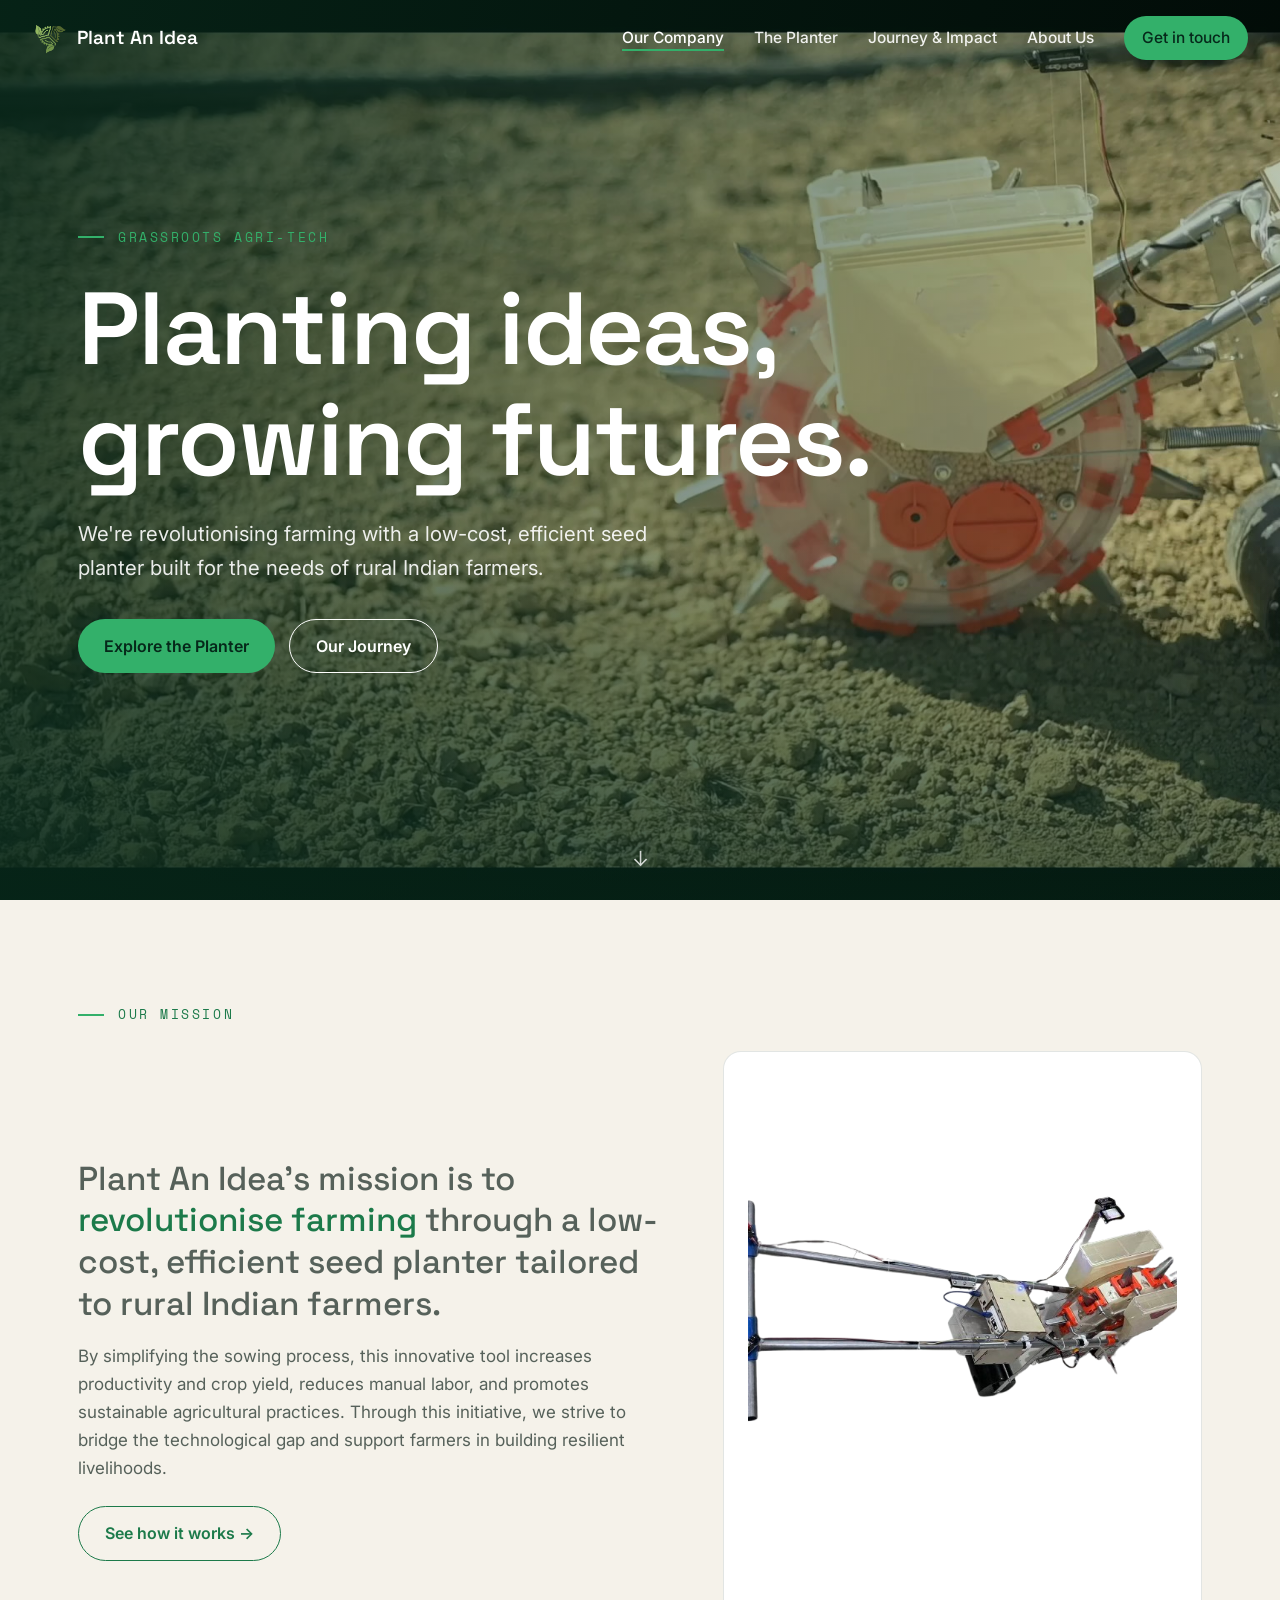
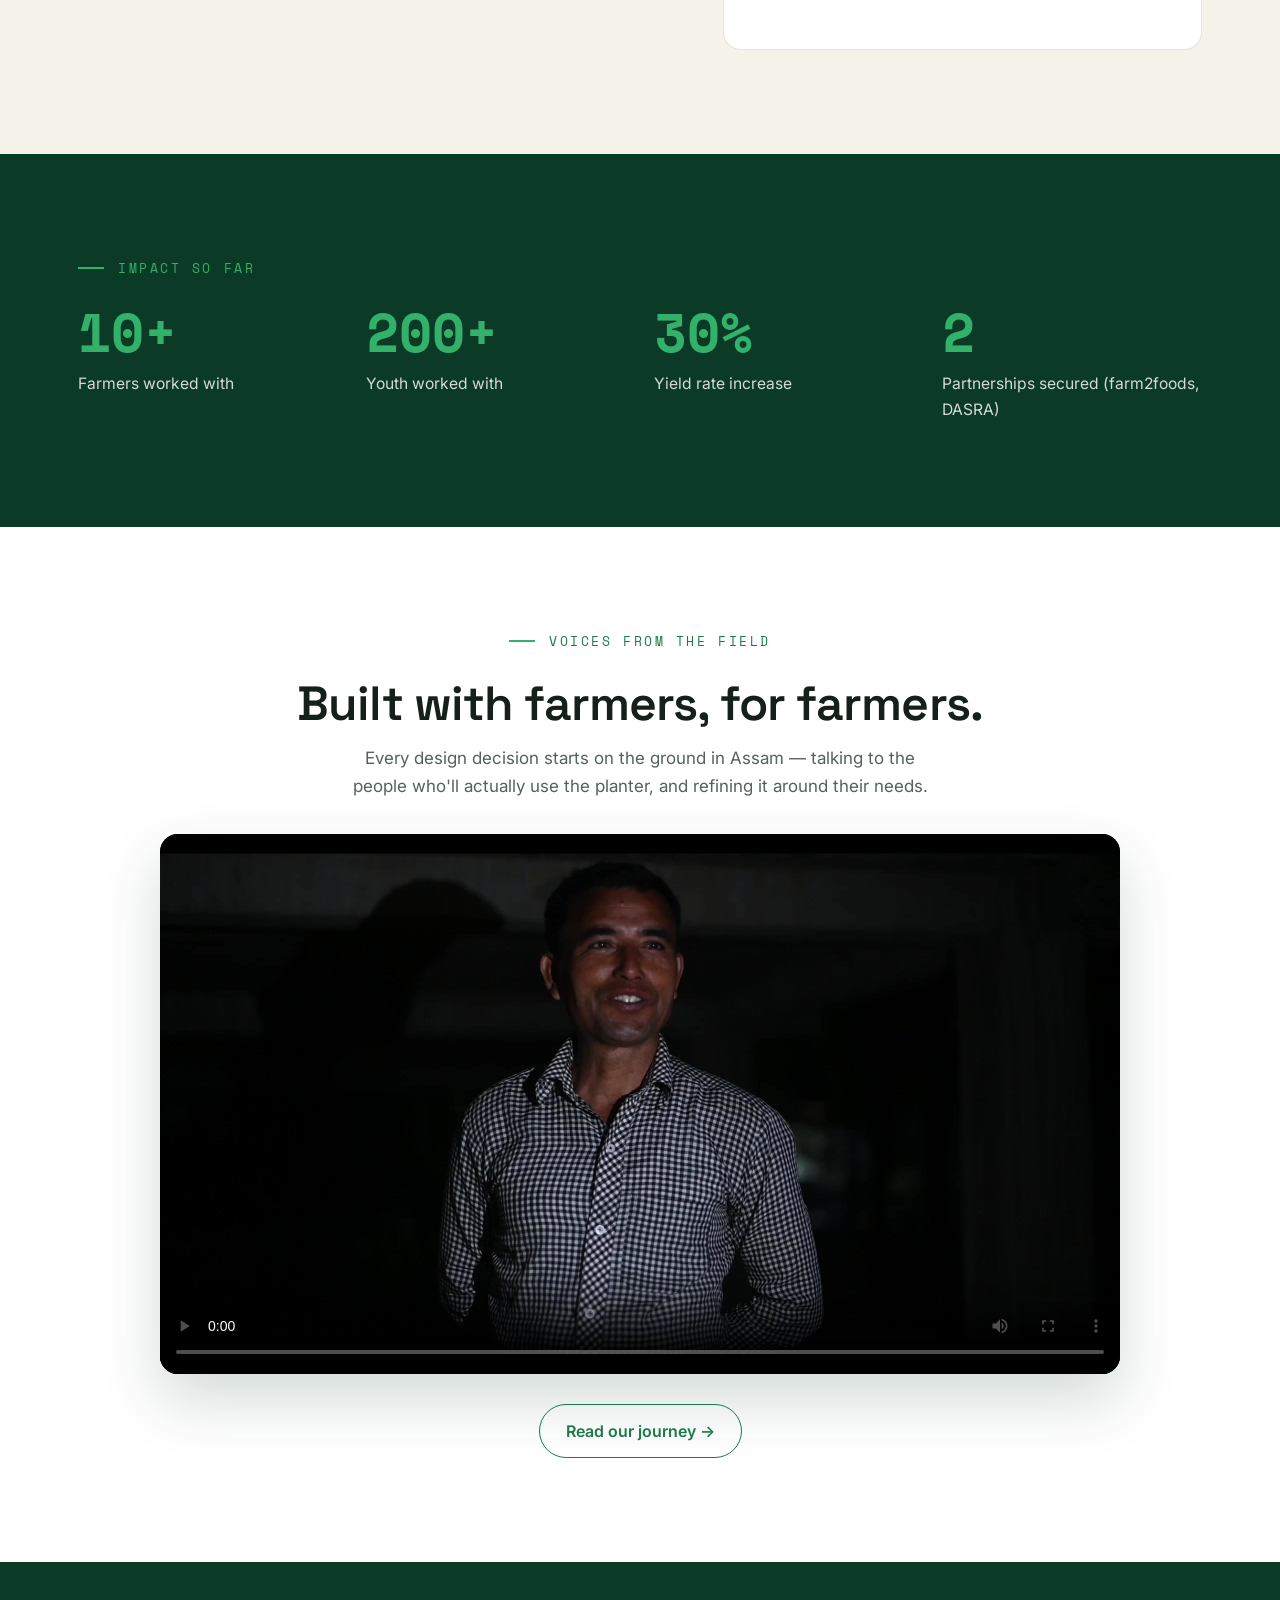
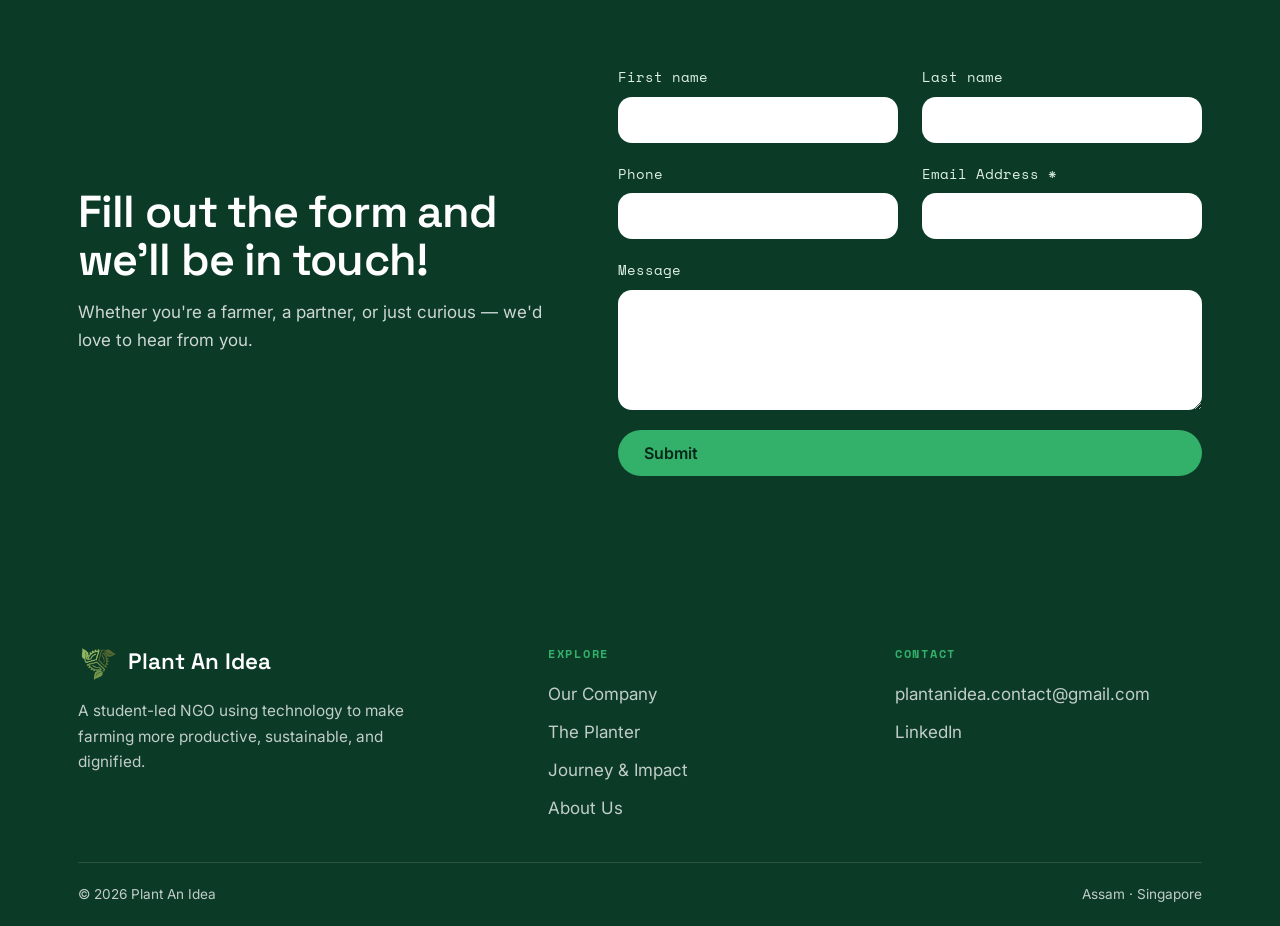
==== commit 4beac158: "Journey: remove placeholder image; Home: center the testimonial video - Journey & Impact: drop the l" ====
--- a/index.html
+++ b/index.html
@@ -75,14 +75,12 @@
     <!-- ===== Story / testimonial video ===== -->
     <section class="section section--cream2">
       <div class="container">
-        <p class="eyebrow">Voices from the field</p>
-        <div class="split reveal">
-          <div>
-            <h2 class="h-sec">Built with farmers, for farmers.</h2>
-            <p style="color:var(--ink-soft);">Every design decision starts on the ground in Assam — talking to the people who'll actually use the planter, and refining it around their needs.</p>
-            <a class="btn btn--lightghost" href="journey.html" style="margin-top:24px;">Read our journey →</a>
-          </div>
-          <div class="split__media"><video src="assets/video/farmer.mp4" poster="assets/img/farmer-poster.jpg" controls playsinline></video></div>
+        <p class="eyebrow eyebrow--center">Voices from the field</p>
+        <div class="voices reveal">
+          <h2 class="h-sec">Built with farmers, for farmers.</h2>
+          <p>Every design decision starts on the ground in Assam — talking to the people who'll actually use the planter, and refining it around their needs.</p>
+          <div class="voices__video"><video src="assets/video/farmer.mp4" poster="assets/img/farmer-poster.jpg" controls playsinline></video></div>
+          <a class="btn btn--lightghost" href="journey.html">Read our journey →</a>
         </div>
       </div>
     </section>
--- a/styles.css
+++ b/styles.css
@@ -115,6 +115,14 @@
 .split__media img{width:100%;border-radius:var(--radius);}
 .split--planter .split__media{background:var(--cream-2);border:1px solid var(--line);border-radius:var(--radius);padding:30px;}
 
+/* ===== Voices from the field — centered testimonial video ===== */
+.eyebrow--center{justify-content:center;}
+.voices{max-width:960px;margin:0 auto;text-align:center;}
+.voices h2{margin-bottom:14px;}
+.voices > p{color:var(--ink-soft);max-width:600px;margin:0 auto 34px;}
+.voices__video{border-radius:var(--radius);overflow:hidden;background:#000;box-shadow:0 26px 60px rgba(11,58,38,.18);margin-bottom:30px;}
+.voices__video video{display:block;width:100%;height:auto;}
+
 /* ===== Gallery (videos) ===== */
 .vgrid{display:grid;grid-template-columns:repeat(3,1fr);gap:26px;}
 .vitem{background:var(--cream-2);border:1px solid var(--line);border-radius:14px;overflow:hidden;}
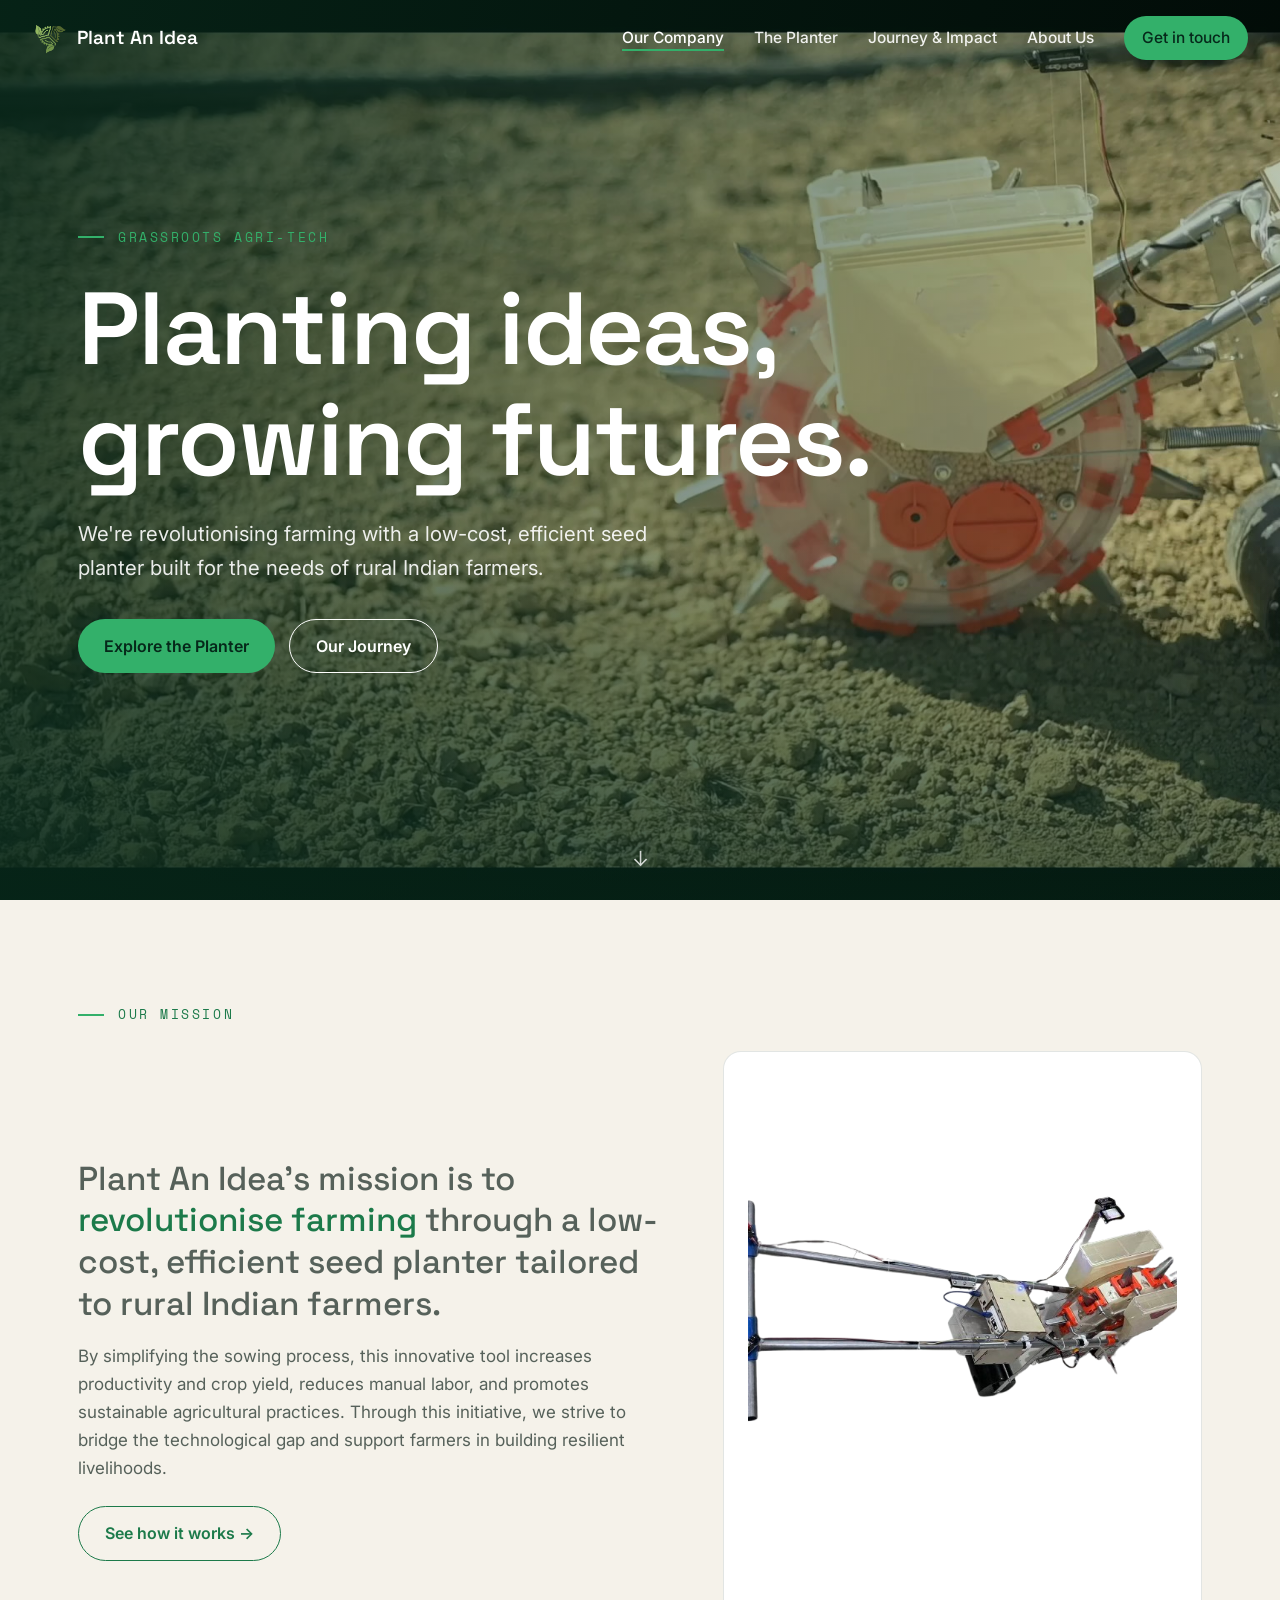
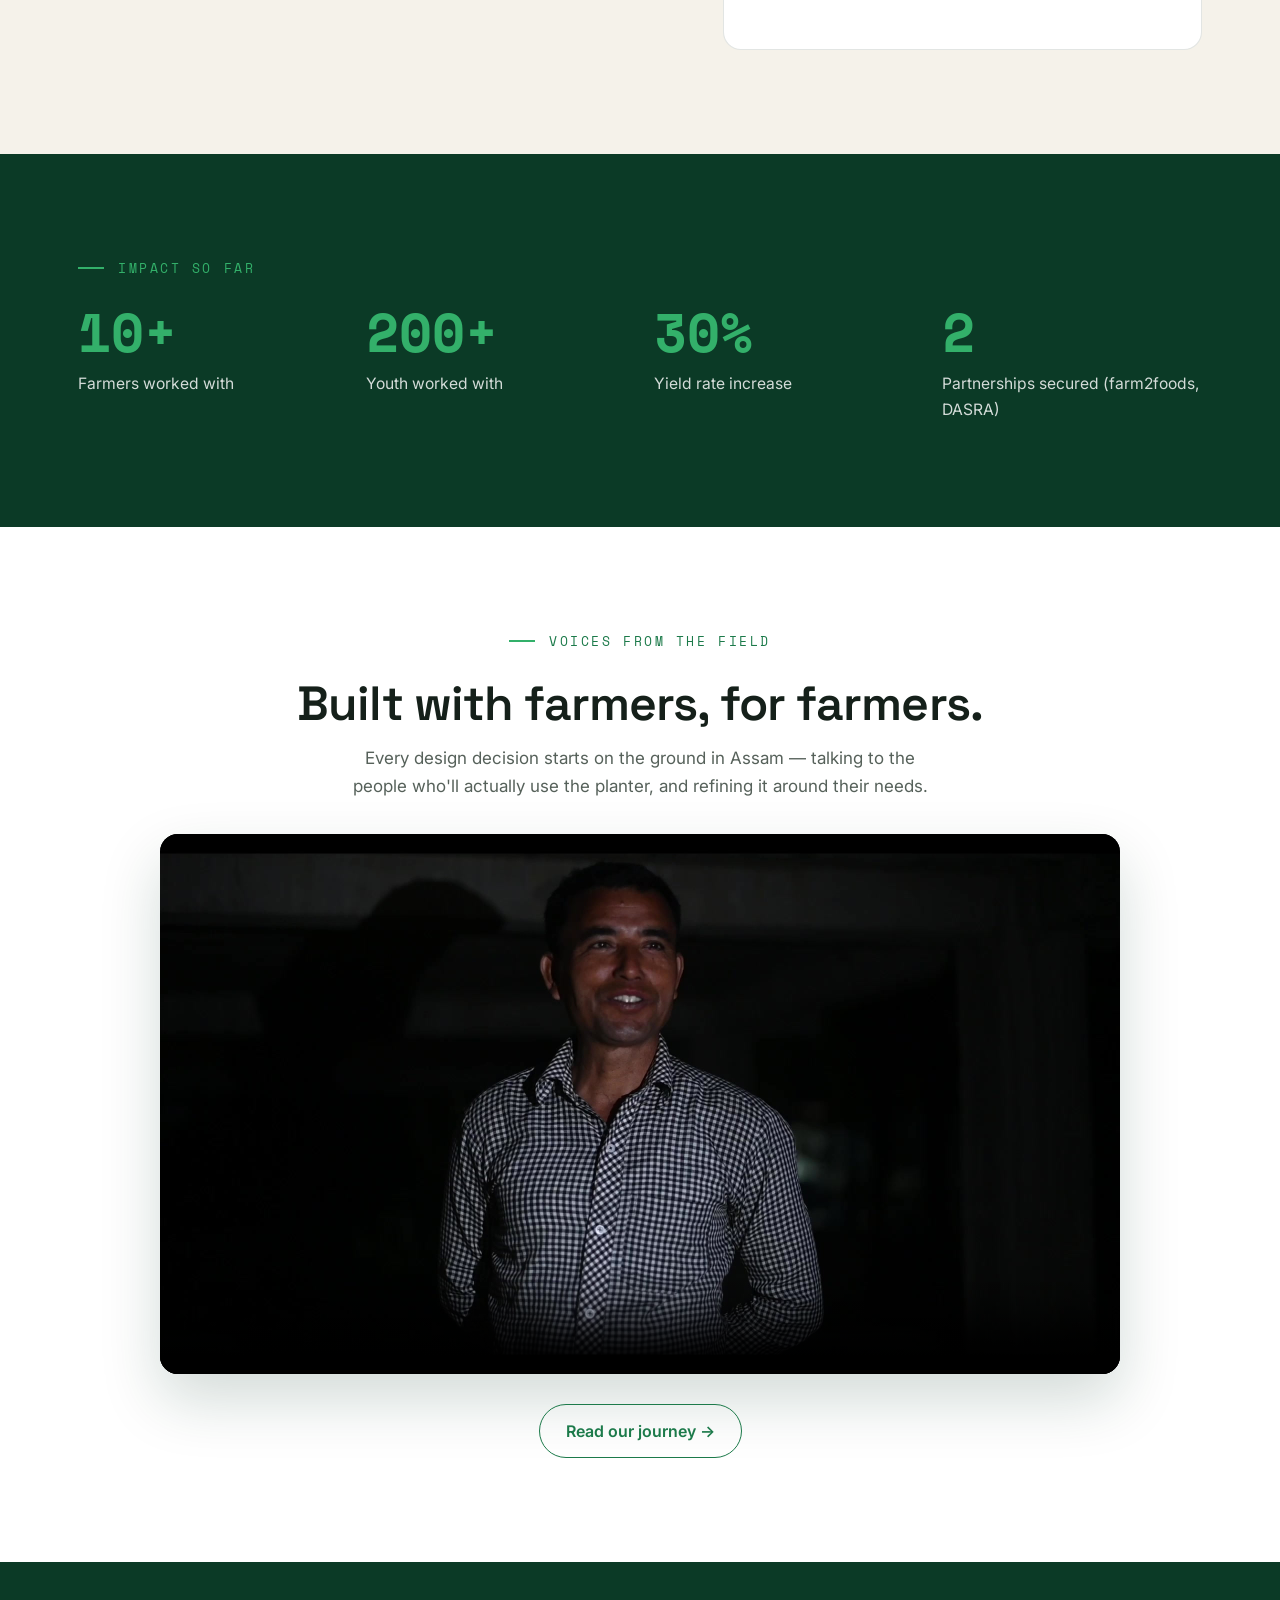
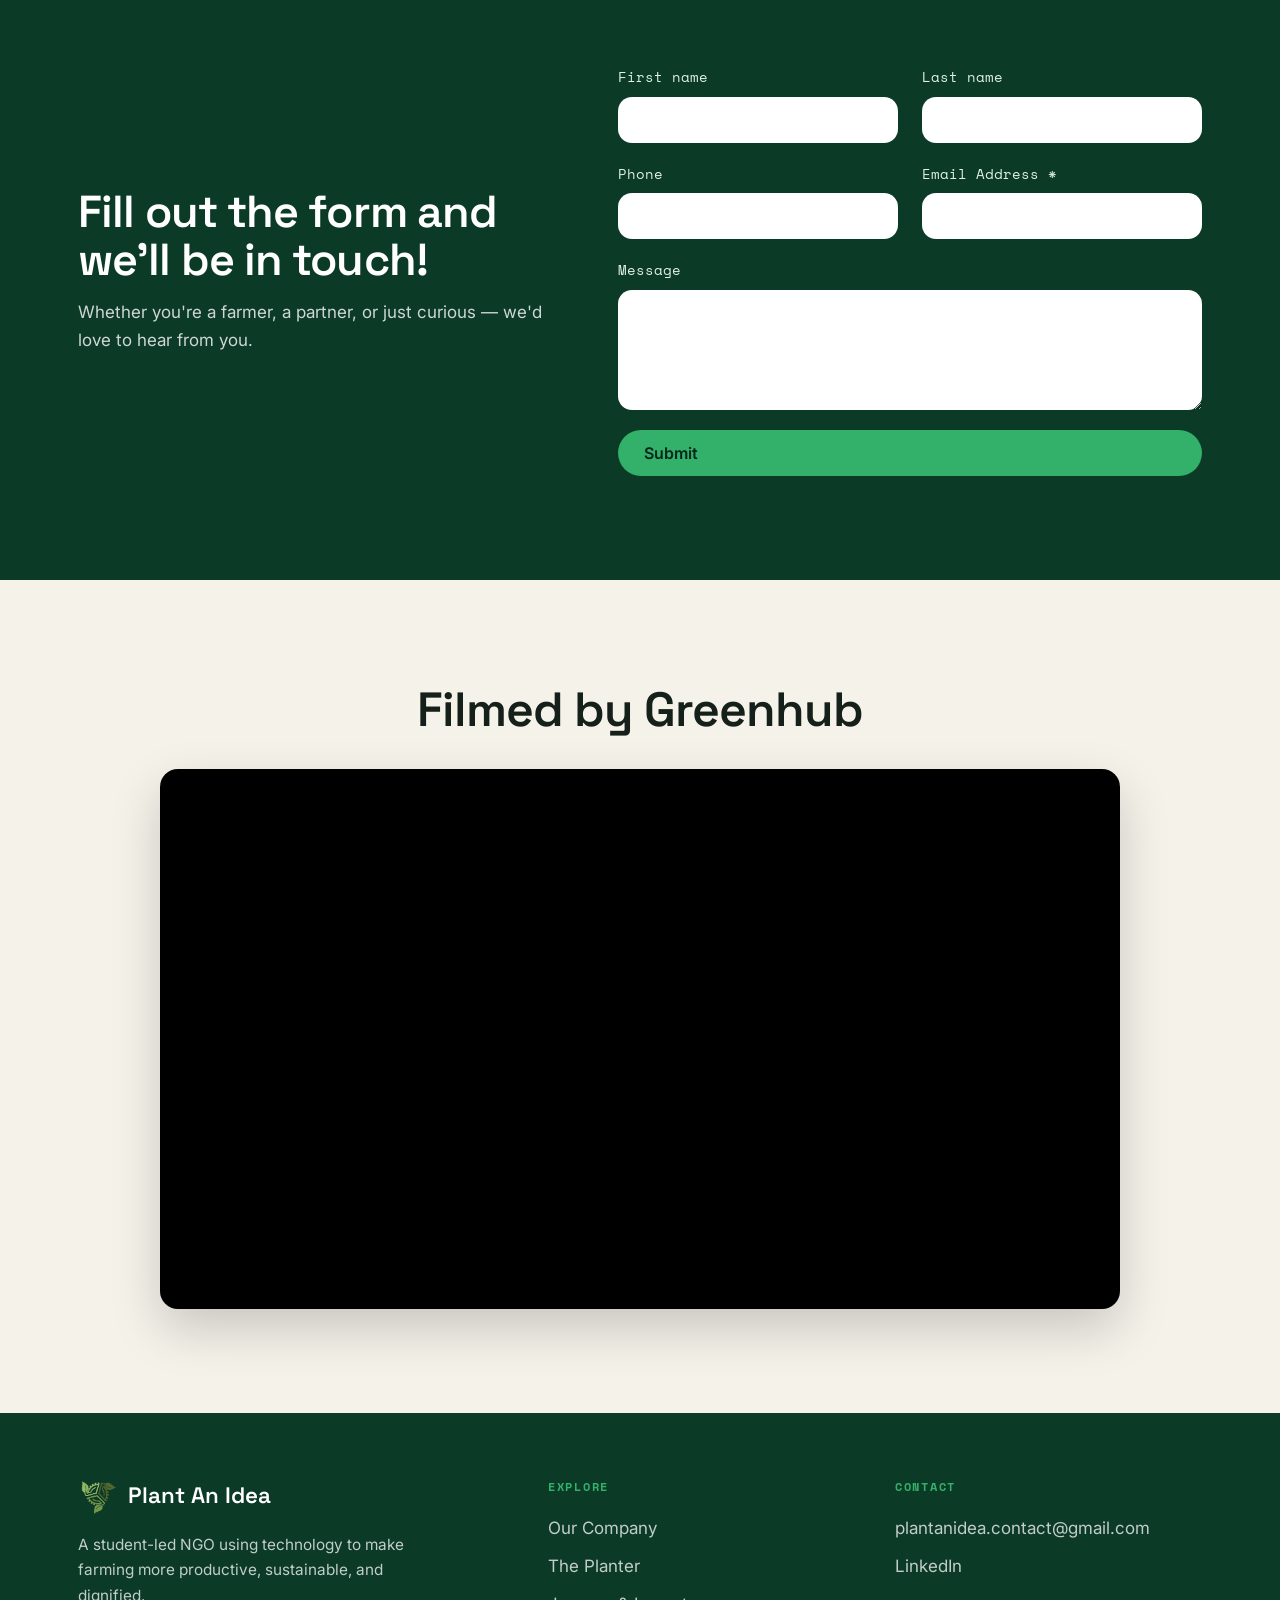
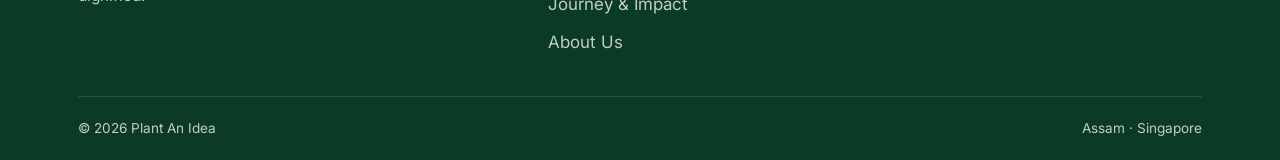
==== commit bd4da2fa: "Home: add 'Filmed by Greenhub' video section Co-Authored-By: Claude Opus 5.5 <noreply@anthropic.com>" ====
--- a/index.html
+++ b/index.html
@@ -11,7 +11,7 @@
   <link rel="preconnect" href="https://fonts.googleapis.com" />
   <link rel="preconnect" href="https://fonts.gstatic.com" crossorigin />
   <link href="https://fonts.googleapis.com/css2?family=Space+Grotesk:wght@400;500;600;700&family=Inter:wght@400;500;600;700&family=Space+Mono:wght@400;700&display=swap" rel="stylesheet" />
-  <link rel="stylesheet" href="styles.css" />
+  <link rel="stylesheet" href="styles.css?v=20261001" />
 </head>
 <body>
 
@@ -104,6 +104,16 @@
         </div>
       </div>
     </section>
+
+    <!-- ===== Film ===== -->
+    <section class="section" id="film">
+      <div class="container" style="text-align:center;">
+        <h2 class="h-sec reveal">Filmed by Greenhub</h2>
+        <div class="film reveal">
+          <iframe src="https://drive.google.com/file/d/1LGd6goQid-daYysoj9N-a55YqtsMbSmB/preview" title="Plant An Idea in Assam — filmed by Greenhub" allow="autoplay; fullscreen" allowfullscreen loading="lazy"></iframe>
+        </div>
+      </div>
+    </section>
   </main>
 
   <footer class="site-footer">
--- a/styles.css
+++ b/styles.css
@@ -205,3 +205,5 @@
   .section{padding:72px 0;}
   .stats,.vgrid,.form-grid,.site-footer__top{grid-template-columns:1fr;}
 }
+.film{margin:34px auto 0;max-width:960px;aspect-ratio:16/9;border-radius:var(--radius);overflow:hidden;background:#000;box-shadow:0 20px 50px rgba(0,0,0,.18);}
+.film iframe{width:100%;height:100%;border:0;display:block;}
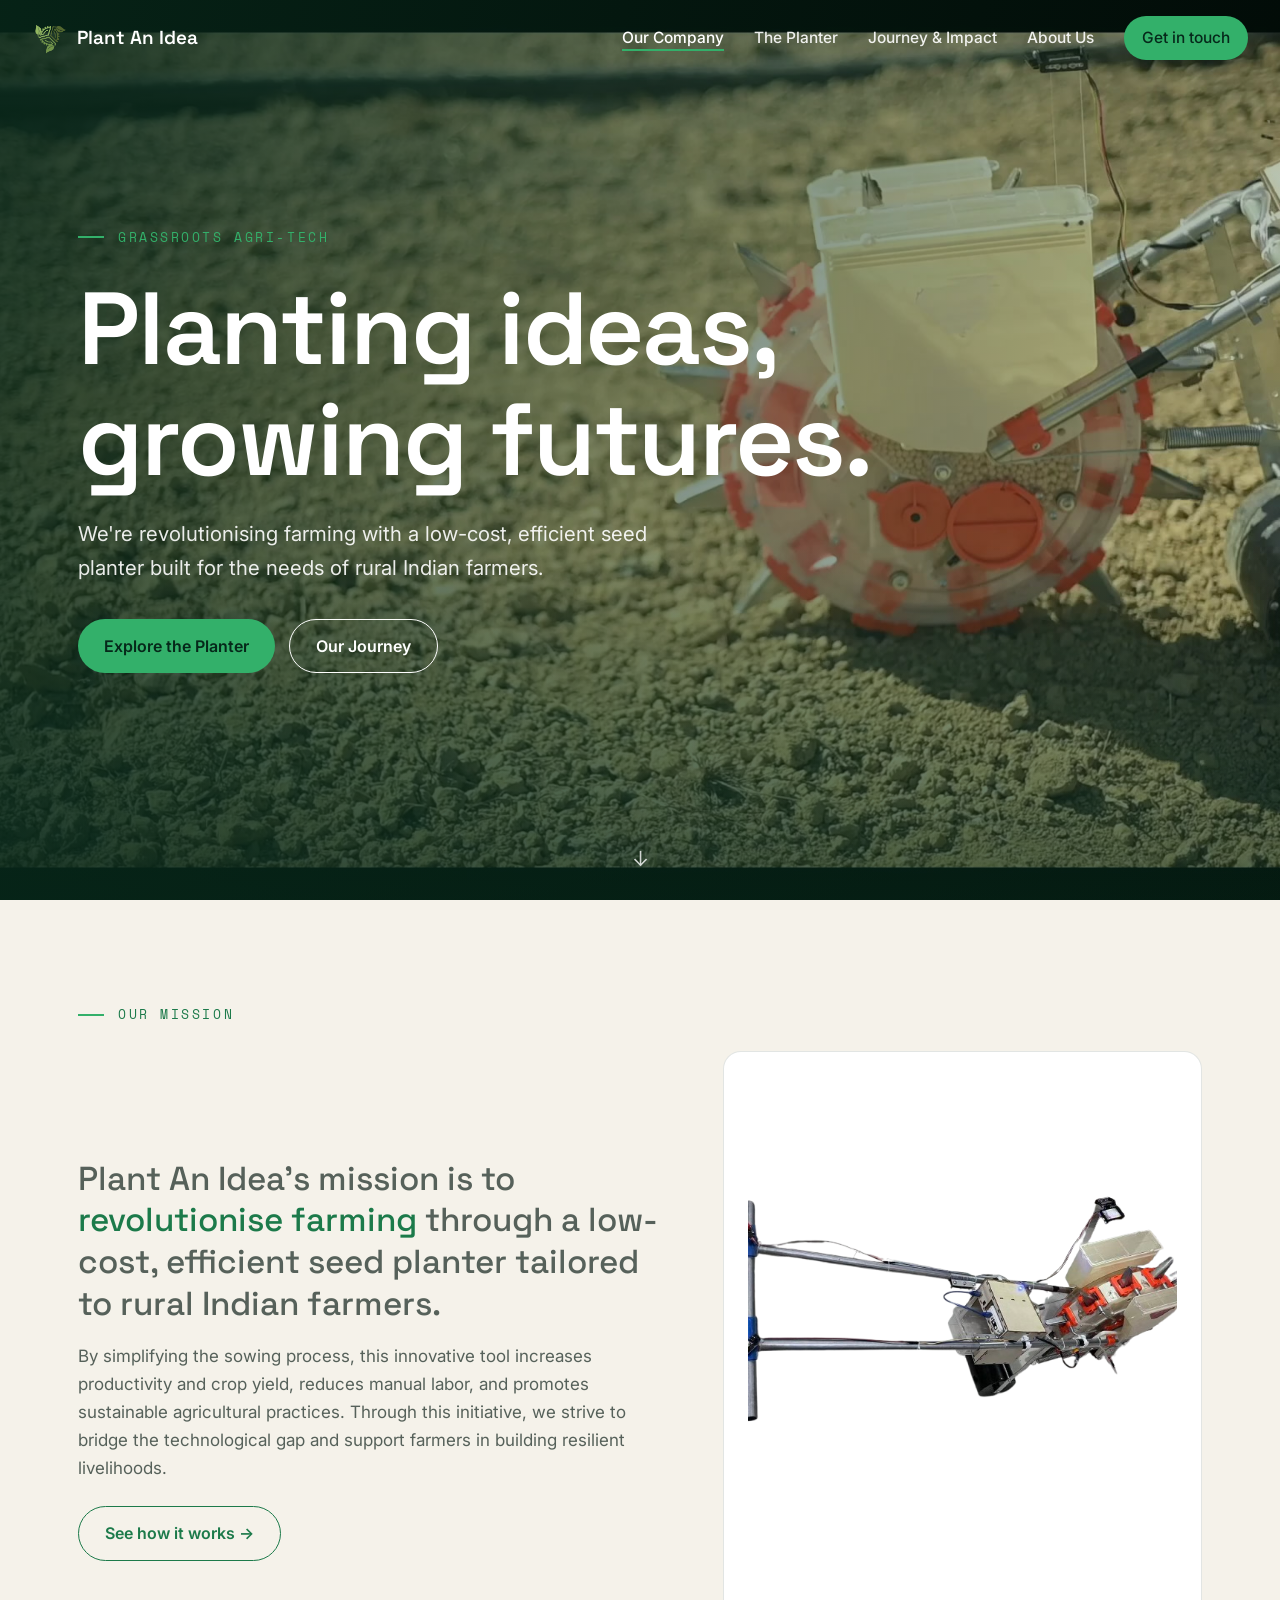
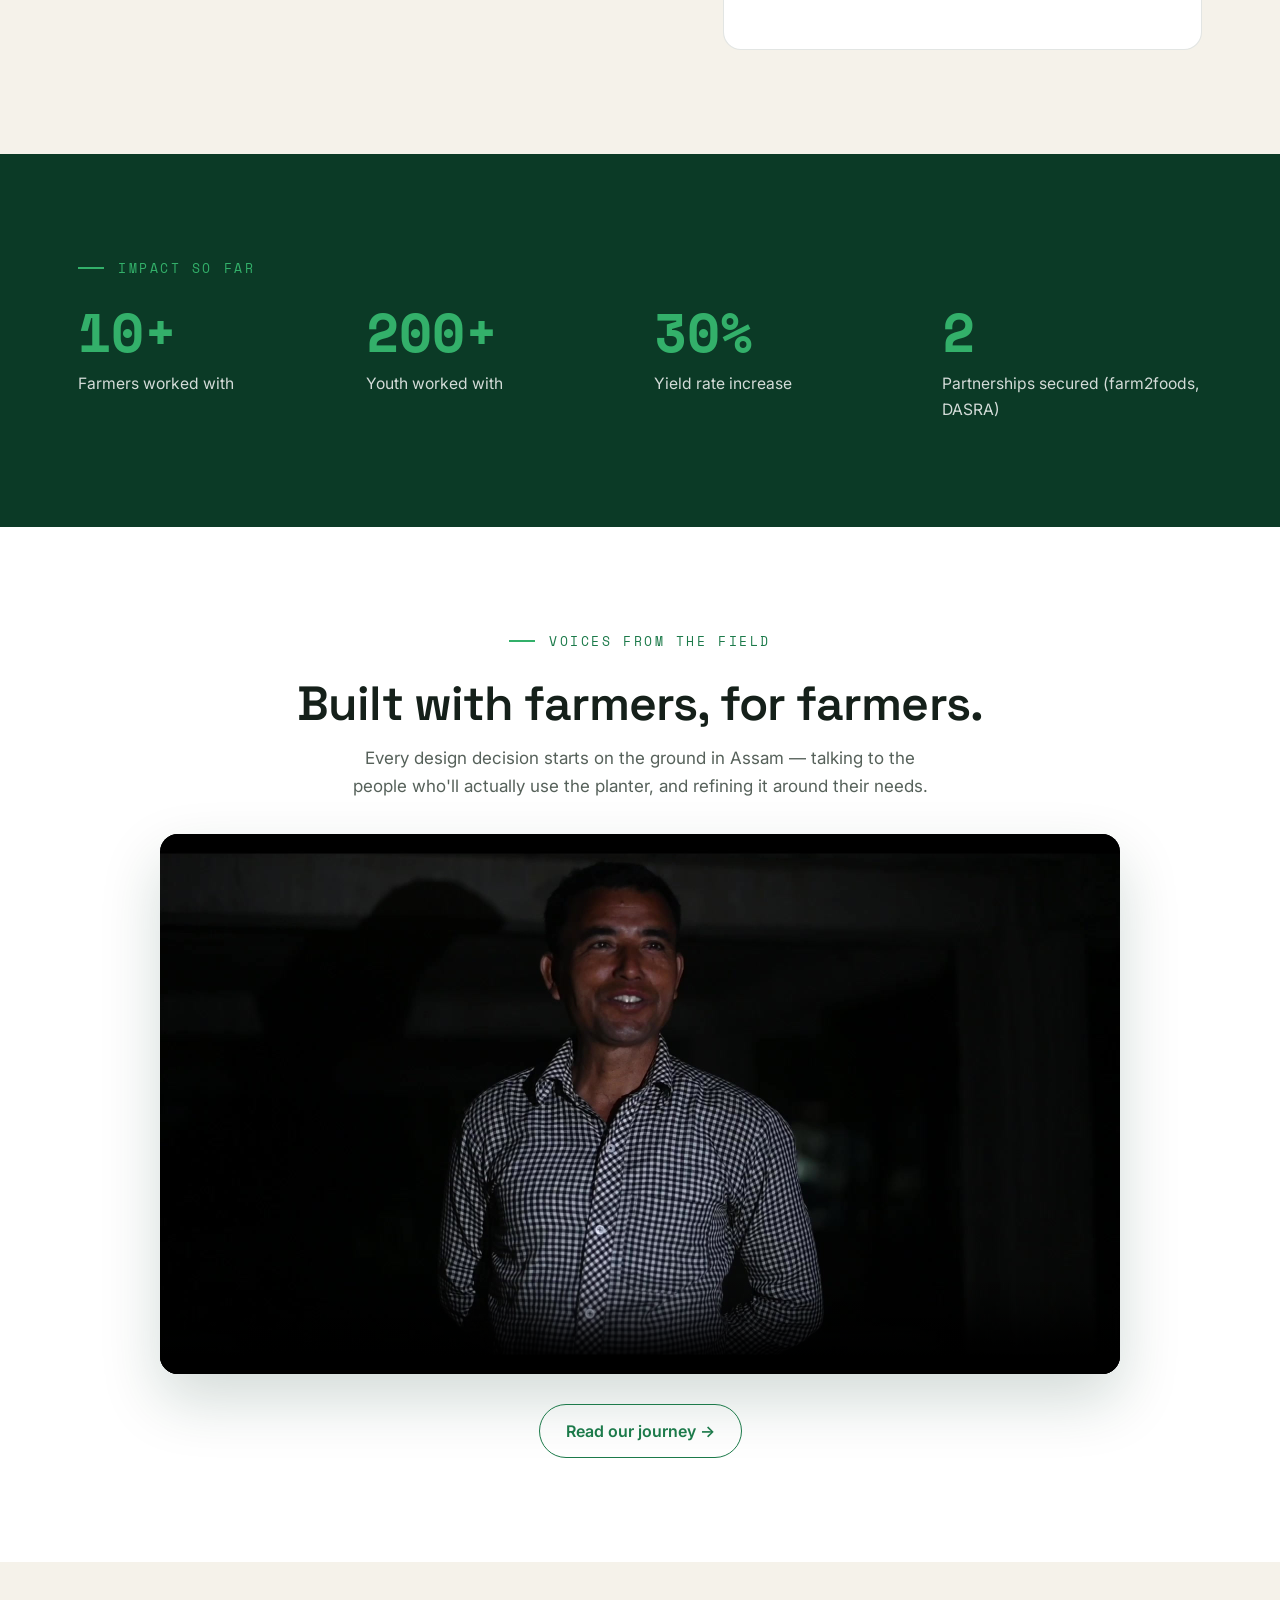
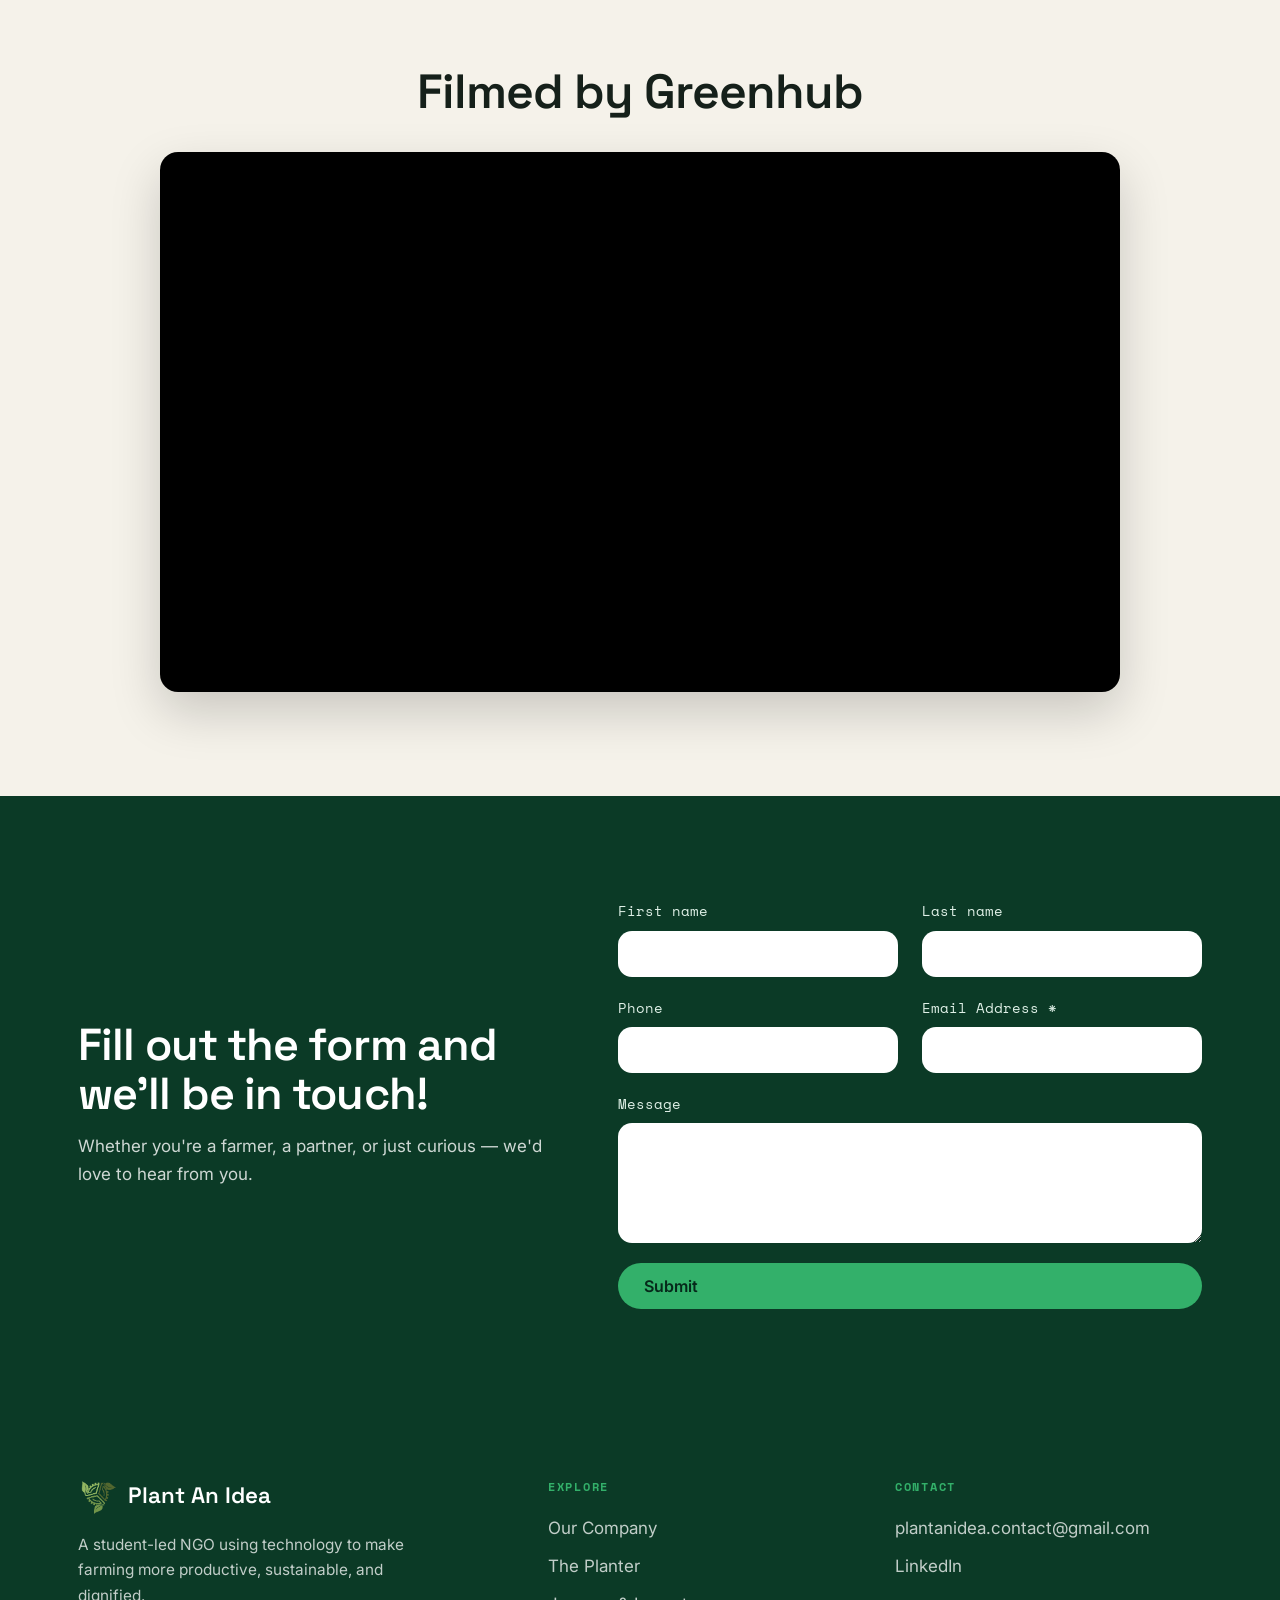
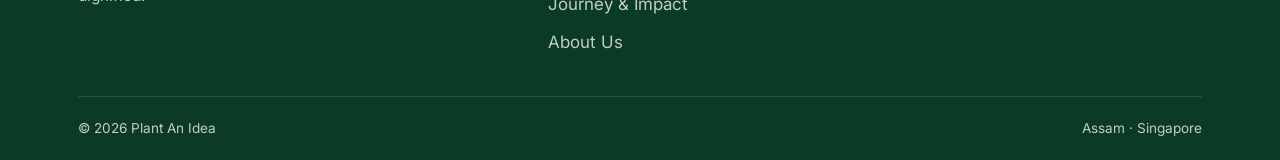
==== commit ae5fd5a1: "Home: move Greenhub video above contact form Co-Authored-By: Claude Opus 5.5 <noreply@anthropic.com>" ====
--- a/index.html
+++ b/index.html
@@ -85,6 +85,16 @@
       </div>
     </section>
 
+    <!-- ===== Film ===== -->
+    <section class="section" id="film">
+      <div class="container" style="text-align:center;">
+        <h2 class="h-sec reveal">Filmed by Greenhub</h2>
+        <div class="film reveal">
+          <iframe src="https://drive.google.com/file/d/1LGd6goQid-daYysoj9N-a55YqtsMbSmB/preview" title="Plant An Idea in Assam — filmed by Greenhub" allow="autoplay; fullscreen" allowfullscreen loading="lazy"></iframe>
+        </div>
+      </div>
+    </section>
+
     <!-- ===== Contact ===== -->
     <section class="section section--green" id="contact">
       <div class="container">
@@ -101,16 +111,6 @@
             <div class="field full"><label for="msg">Message</label><textarea id="msg" name="message"></textarea></div>
             <div class="field full"><button class="btn btn--solid" type="submit">Submit</button></div>
           </form>
-        </div>
-      </div>
-    </section>
-
-    <!-- ===== Film ===== -->
-    <section class="section" id="film">
-      <div class="container" style="text-align:center;">
-        <h2 class="h-sec reveal">Filmed by Greenhub</h2>
-        <div class="film reveal">
-          <iframe src="https://drive.google.com/file/d/1LGd6goQid-daYysoj9N-a55YqtsMbSmB/preview" title="Plant An Idea in Assam — filmed by Greenhub" allow="autoplay; fullscreen" allowfullscreen loading="lazy"></iframe>
         </div>
       </div>
     </section>
